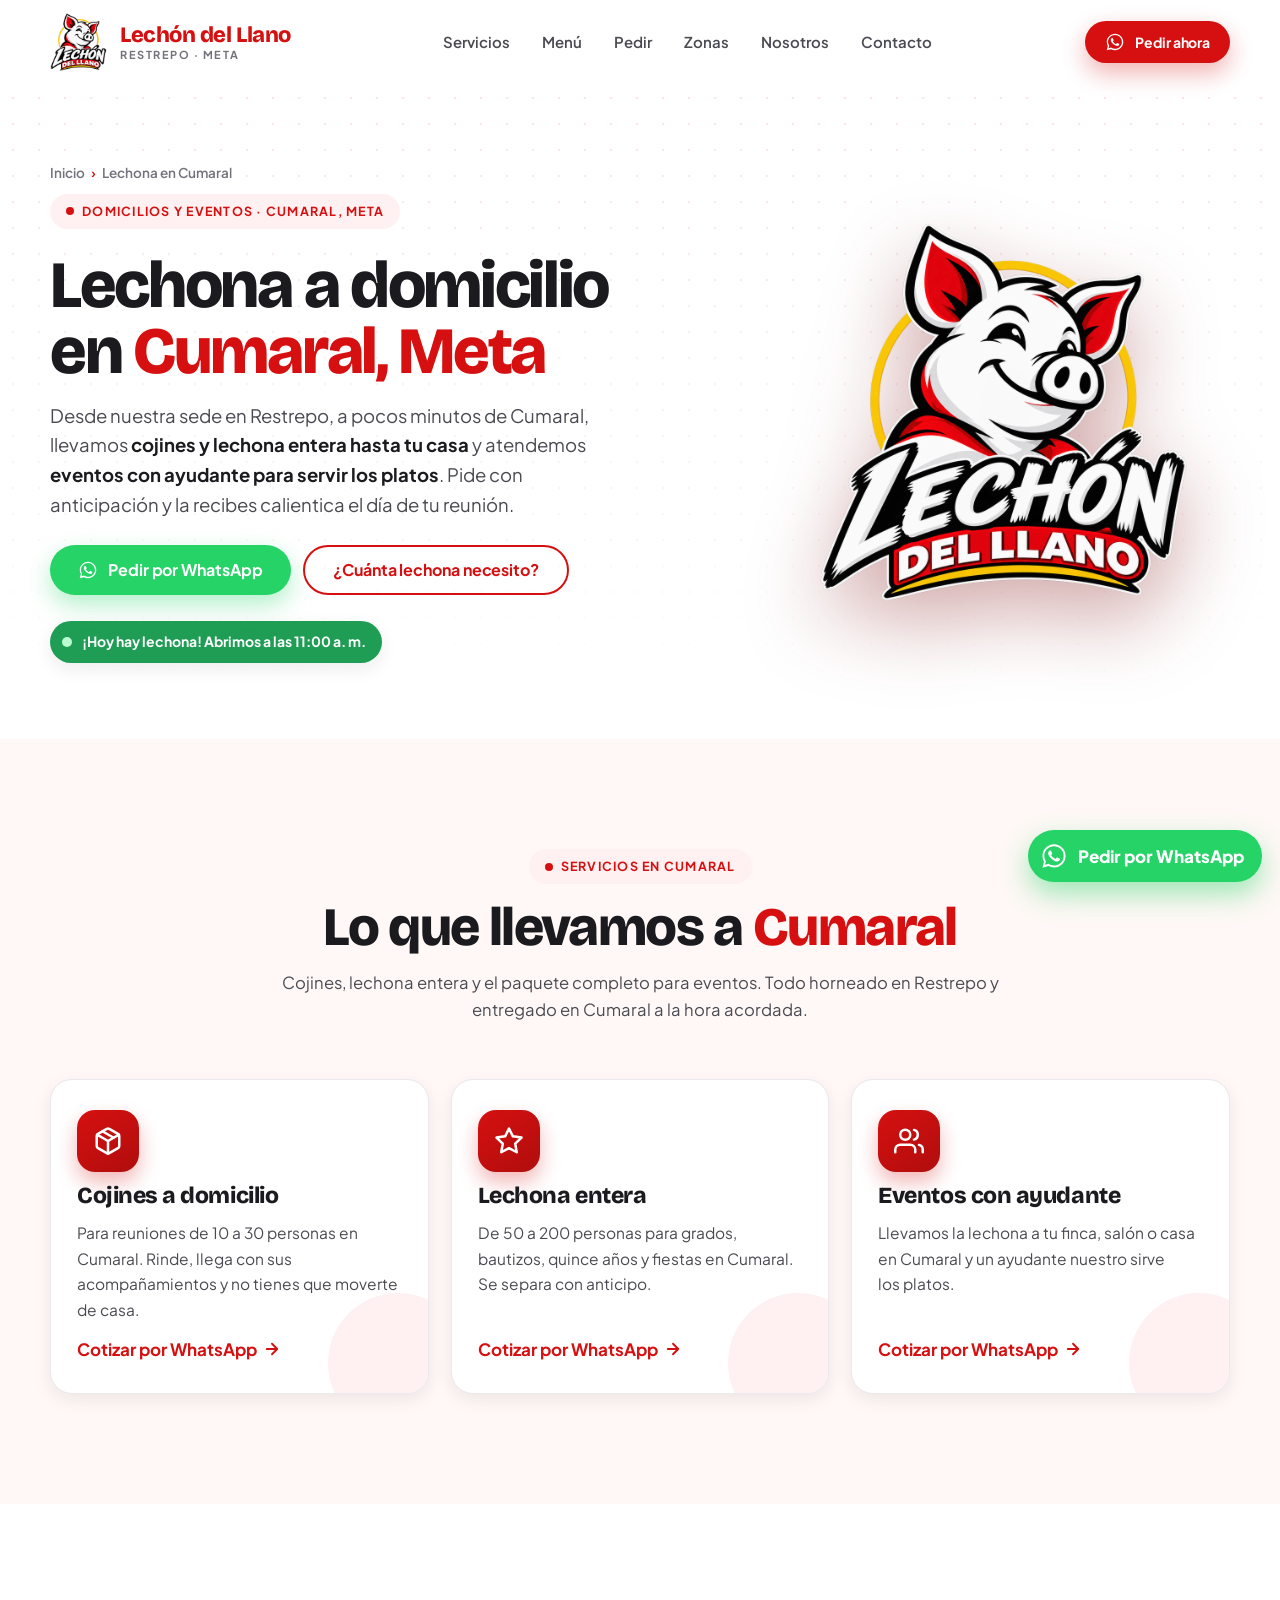
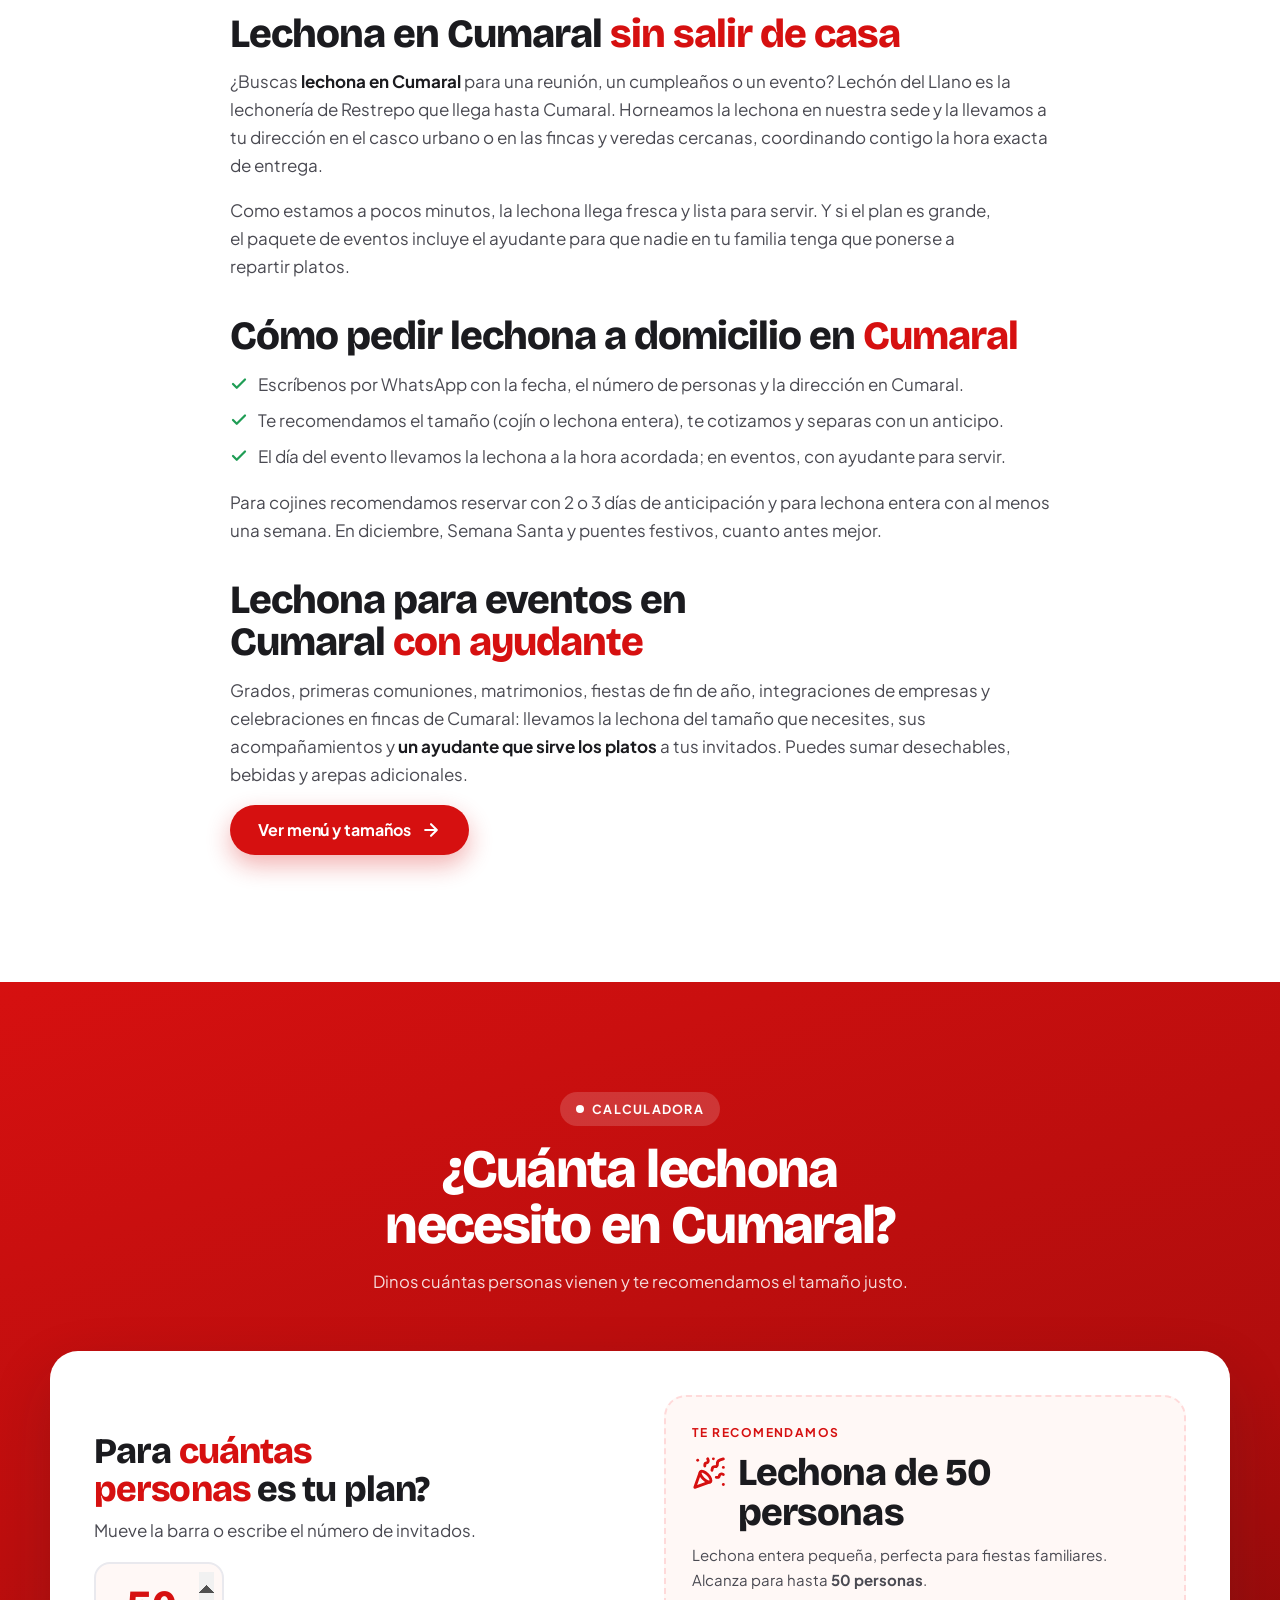
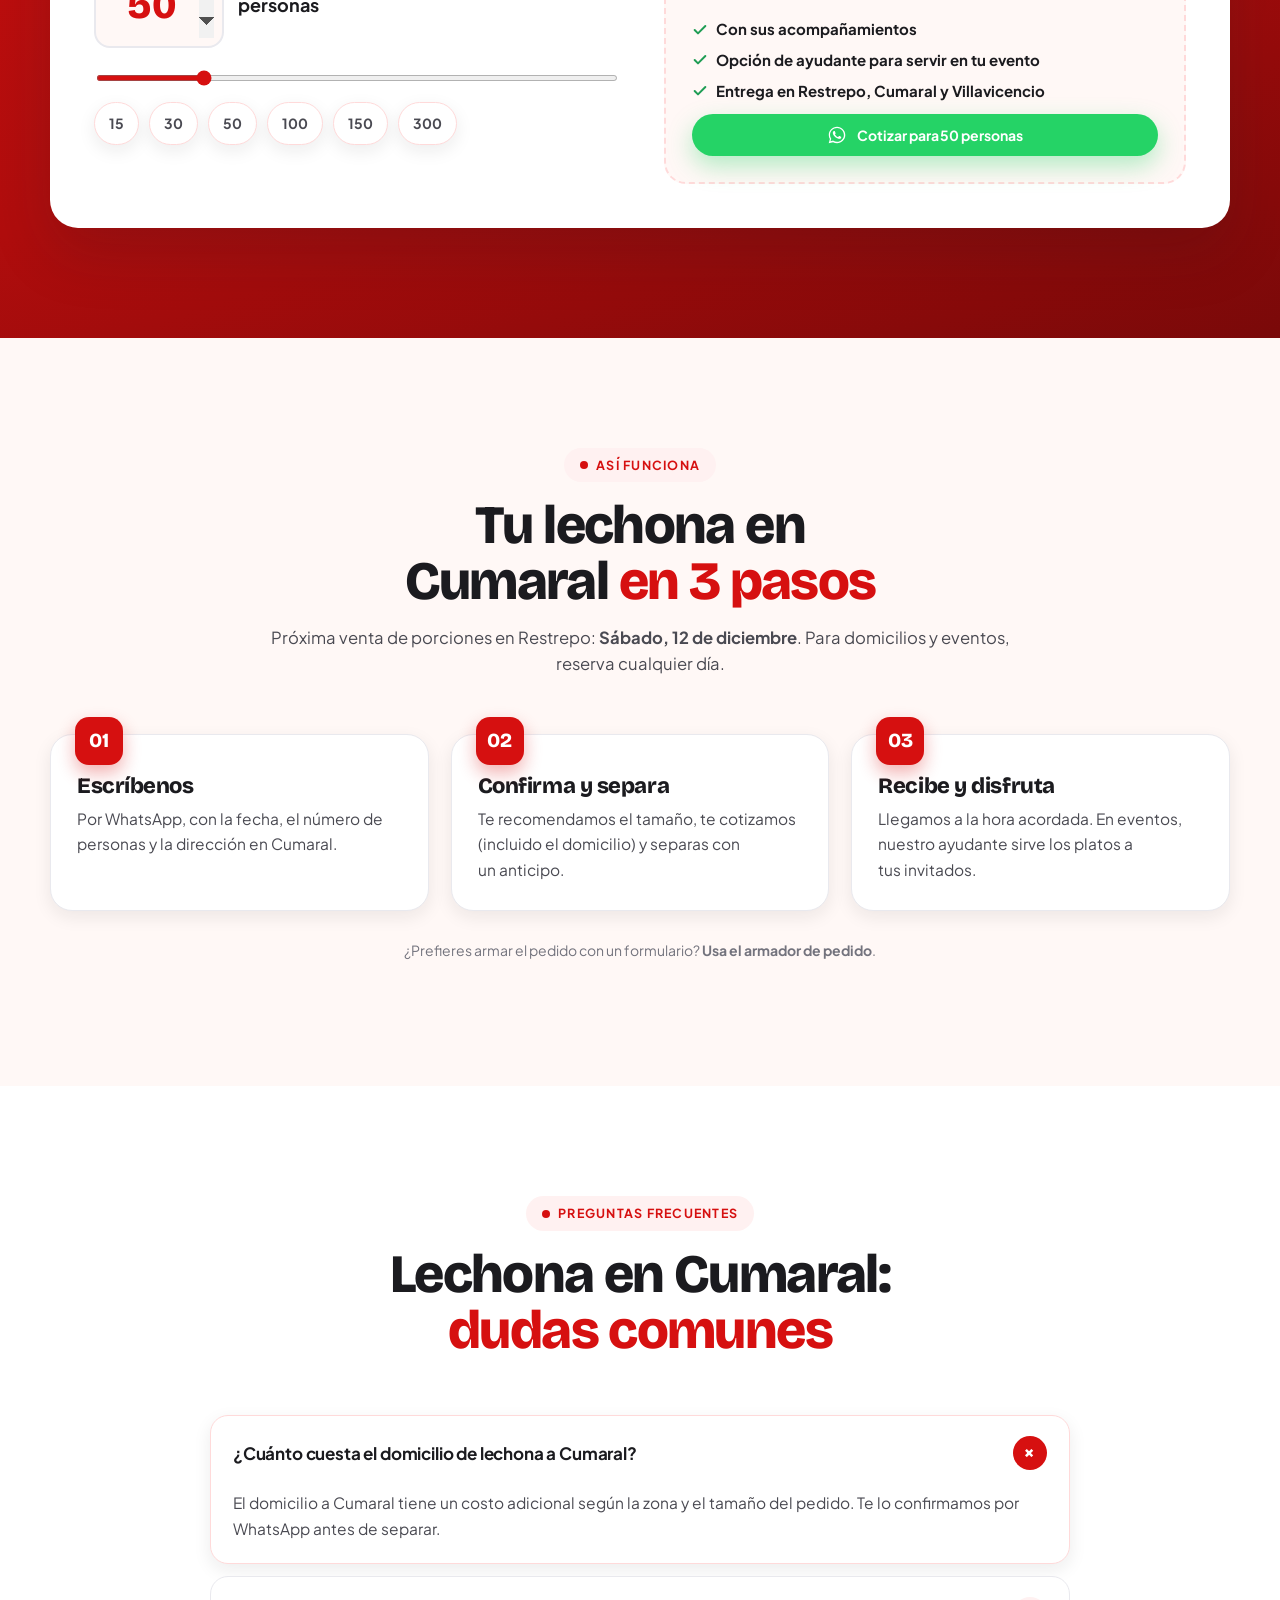
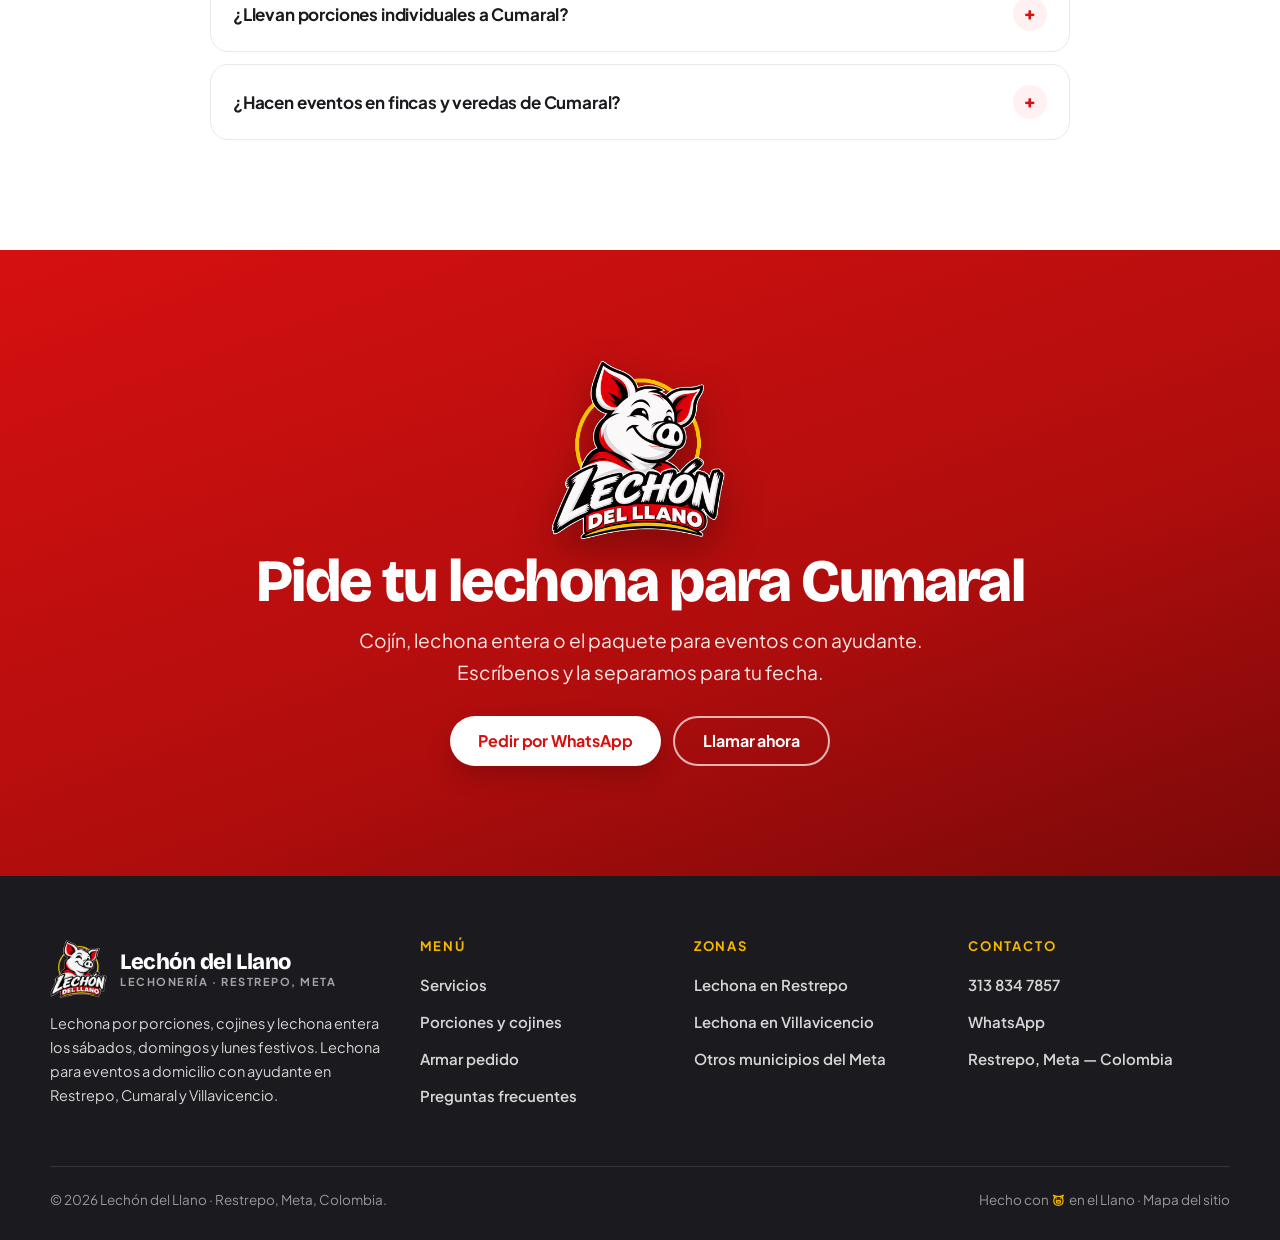
==== lechona-en-cumaral.html @ 45421d12 "Sitio web Lechón del Llano listo para Railway Sitio estático con SEO local para Restrepo, Cumaral y " ====
<!DOCTYPE html>
<html lang="es-CO">
<head>
  <meta charset="UTF-8">
  <meta name="viewport" content="width=device-width, initial-scale=1">
  <title>Lechona a domicilio en Cumaral, Meta | Lechón del Llano · Cojines, lechona entera y eventos</title>
  <meta name="description" content="Lechona a domicilio en Cumaral, Meta: cojines y lechona entera desde nuestra sede en Restrepo, y lechona para eventos con ayudante para servir los platos. Reserva por WhatsApp.">
  <meta name="keywords" content="lechona Cumaral, lechona a domicilio Cumaral, lechona para eventos Cumaral, cojín de lechona Cumaral, lechona entera Cumaral Meta, lechonería cerca de Cumaral">
  <meta name="robots" content="index, follow, max-image-preview:large">
  <meta name="theme-color" content="#d61010">
  <link rel="canonical" href="https://www.lechondelllano.com/lechona-en-cumaral">
  <link rel="alternate" hreflang="es-CO" href="https://www.lechondelllano.com/lechona-en-cumaral">
  <meta name="geo.region" content="CO-MET">
  <meta name="geo.placename" content="Cumaral, Meta, Colombia">
  <meta property="og:type" content="website">
  <meta property="og:locale" content="es_CO">
  <meta property="og:site_name" content="Lechón del Llano">
  <meta property="og:title" content="Lechona a domicilio en Cumaral, Meta | Lechón del Llano · Cojines, lechona entera y eventos">
  <meta property="og:description" content="Lechona a domicilio en Cumaral, Meta: cojines y lechona entera desde nuestra sede en Restrepo, y lechona para eventos con ayudante para servir los platos. Reserva por WhatsApp.">
  <meta property="og:url" content="https://www.lechondelllano.com/lechona-en-cumaral">
  <meta property="og:image" content="https://www.lechondelllano.com/static/img/og-image.jpg">
  <meta property="og:image:width" content="1200">
  <meta property="og:image:height" content="630">
  <meta name="twitter:card" content="summary_large_image">
  <meta name="twitter:title" content="Lechona a domicilio en Cumaral, Meta | Lechón del Llano · Cojines, lechona entera y eventos">
  <meta name="twitter:description" content="Lechona a domicilio en Cumaral, Meta: cojines y lechona entera desde nuestra sede en Restrepo, y lechona para eventos con ayudante para servir los platos. Reserva por WhatsApp.">
  <meta name="twitter:image" content="https://www.lechondelllano.com/static/img/og-image.jpg">
  <link rel="icon" href="static/img/favicon.ico" sizes="any">
  <link rel="icon" type="image/png" sizes="32x32" href="static/img/favicon-32.png">
  <link rel="apple-touch-icon" href="static/img/apple-touch-icon.png">
  <link rel="manifest" href="site.webmanifest">
  <link rel="preconnect" href="https://fonts.googleapis.com">
  <link rel="preconnect" href="https://fonts.gstatic.com" crossorigin>
  <link href="https://fonts.googleapis.com/css2?family=Bricolage+Grotesque:opsz,wght@12..96,600..800&family=Plus+Jakarta+Sans:wght@400;500;600;700;800&display=swap" rel="stylesheet">
  <link rel="stylesheet" href="static/css/styles.css">
  <script type="application/ld+json">
{
  "@context": "https://schema.org",
  "@graph": [
    {
      "@type": "Service",
      "@id": "https://www.lechondelllano.com/lechona-en-cumaral#servicio",
      "name": "Lechona a domicilio en Cumaral, Meta",
      "serviceType": "Domicilio de cojines y lechona entera; lechona para eventos con ayudante",
      "description": "Lechona a domicilio en Cumaral, Meta: cojines y lechona entera desde nuestra sede en Restrepo, y lechona para eventos con ayudante para servir los platos. Reserva por WhatsApp.",
      "url": "https://www.lechondelllano.com/lechona-en-cumaral",
      "provider": {
        "@id": "https://www.lechondelllano.com/#negocio",
        "@type": "Restaurant",
        "name": "Lechón del Llano",
        "telephone": "+573138347857",
        "address": {
          "@type": "PostalAddress",
          "addressLocality": "Restrepo",
          "addressRegion": "Meta",
          "addressCountry": "CO"
        }
      },
      "areaServed": {
        "@type": "City",
        "name": "Cumaral",
        "sameAs": "https://es.wikipedia.org/wiki/Cumaral"
      },
      "availableChannel": {
        "@type": "ServiceChannel",
        "serviceUrl": "https://wa.me/573138347857",
        "name": "WhatsApp"
      },
      "hasOfferCatalog": {
        "@type": "OfferCatalog",
        "name": "Productos",
        "itemListElement": [
          {
            "@type": "Offer",
            "itemOffered": {
              "@type": "Product",
              "name": "Cojín de lechona (10–30 personas)"
            }
          },
          {
            "@type": "Offer",
            "itemOffered": {
              "@type": "Product",
              "name": "Lechona entera (50–200 personas)"
            }
          },
          {
            "@type": "Offer",
            "itemOffered": {
              "@type": "Service",
              "name": "Lechona para eventos con ayudante para servir"
            }
          }
        ]
      }
    },
    {
      "@type": "BreadcrumbList",
      "itemListElement": [
        {
          "@type": "ListItem",
          "position": 1,
          "name": "Inicio",
          "item": "https://www.lechondelllano.com/"
        },
        {
          "@type": "ListItem",
          "position": 2,
          "name": "Lechona en Cumaral",
          "item": "https://www.lechondelllano.com/lechona-en-cumaral"
        }
      ]
    },
    {
      "@type": "FAQPage",
      "mainEntity": [
        {
          "@type": "Question",
          "name": "¿Cuánto cuesta el domicilio de lechona a Cumaral?",
          "acceptedAnswer": {
            "@type": "Answer",
            "text": "El domicilio a Cumaral tiene un costo adicional según la zona y el tamaño del pedido. Te lo confirmamos por WhatsApp antes de separar."
          }
        },
        {
          "@type": "Question",
          "name": "¿Llevan porciones individuales a Cumaral?",
          "acceptedAnswer": {
            "@type": "Answer",
            "text": "Las porciones individuales se venden en nuestro punto de Restrepo. A Cumaral llevamos cojines, lechona entera y combos de porciones por encargo."
          }
        },
        {
          "@type": "Question",
          "name": "¿Hacen eventos en fincas y veredas de Cumaral?",
          "acceptedAnswer": {
            "@type": "Answer",
            "text": "Sí. Coordinamos la entrega en fincas y veredas de Cumaral; solo necesitamos la ubicación y la hora para llegar con la lechona y el ayudante."
          }
        }
      ]
    }
  ]
}
  </script>
</head>
<body>
  <!-- Sprite de iconos SVG (trazos estilo Lucide/Tabler). Uso: <svg><use href="#i-nombre"></use></svg> -->
  <svg xmlns="http://www.w3.org/2000/svg" style="display:none" aria-hidden="true" focusable="false">
    <symbol id="i-cerdo" viewBox="0 0 24 24" fill="none" stroke="currentColor" stroke-width="2" stroke-linecap="round" stroke-linejoin="round"><path d="M6.2 7.6 4 3.6l5.1 1.7"/><path d="M17.8 7.6 20 3.6l-5.1 1.7"/><path d="M12 5.5c-4.4 0-7.5 3-7.5 7.2S7.6 20 12 20s7.5-3.1 7.5-7.3S16.4 5.5 12 5.5Z"/><rect x="8.5" y="12" width="7" height="4.4" rx="2.2"/><path d="M10.8 14.2h.01M13.2 14.2h.01"/><path d="M8.8 9.3h.01M15.2 9.3h.01"/></symbol>
    <symbol id="i-plato" viewBox="0 0 24 24" fill="none" stroke="currentColor" stroke-width="2" stroke-linecap="round" stroke-linejoin="round"><path d="M3 2v7c0 1.1.9 2 2 2h4a2 2 0 0 0 2-2V2"/><path d="M7 2v20"/><path d="M21 15V2a5 5 0 0 0-5 5v6c0 1.1.9 2 2 2h3Zm0 0v7"/></symbol>
    <symbol id="i-fiesta" viewBox="0 0 24 24" fill="none" stroke="currentColor" stroke-width="2" stroke-linecap="round" stroke-linejoin="round"><path d="M5.8 11.3 2 22l10.7-3.79"/><path d="M4 3h.01"/><path d="M22 8h.01"/><path d="M15 2h.01"/><path d="M22 20h.01"/><path d="m22 2-2.24.75a2.9 2.9 0 0 0-1.96 3.12c.1.86-.57 1.63-1.45 1.63h-.38c-.86 0-1.6.6-1.76 1.44L14 10"/><path d="m22 13-.82-.33c-.86-.34-1.82.2-1.98 1.11c-.11.7-.72 1.22-1.43 1.22H17"/><path d="m11 2 .33.82c.34.86-.2 1.82-1.11 1.98C9.52 4.9 9 5.52 9 6.23V7"/><path d="M11 13c1.93 1.93 2.83 4.17 2 5-.83.83-3.07-.07-5-2-1.93-1.93-2.83-4.17-2-5 .83-.83 3.07.07 5 2Z"/></symbol>
    <symbol id="i-brillo" viewBox="0 0 24 24" fill="none" stroke="currentColor" stroke-width="2" stroke-linecap="round" stroke-linejoin="round"><path d="m12 3-1.912 5.813a2 2 0 0 1-1.275 1.275L3 12l5.813 1.912a2 2 0 0 1 1.275 1.275L12 21l1.912-5.813a2 2 0 0 1 1.275-1.275L21 12l-5.813-1.912a2 2 0 0 1-1.275-1.275L12 3Z"/><path d="M5 3v4"/><path d="M19 17v4"/><path d="M3 5h4"/><path d="M17 19h4"/></symbol>
    <symbol id="i-trofeo" viewBox="0 0 24 24" fill="none" stroke="currentColor" stroke-width="2" stroke-linecap="round" stroke-linejoin="round"><path d="M6 9H4.5a2.5 2.5 0 0 1 0-5H6"/><path d="M18 9h1.5a2.5 2.5 0 0 0 0-5H18"/><path d="M4 22h16"/><path d="M10 14.66V17c0 .55-.47.98-.97 1.21C7.85 18.75 7 20.24 7 22"/><path d="M14 14.66V17c0 .55.47.98.97 1.21C16.15 18.75 17 20.24 17 22"/><path d="M18 2H6v7a6 6 0 0 0 12 0V2Z"/></symbol>
    <symbol id="i-torta" viewBox="0 0 24 24" fill="none" stroke="currentColor" stroke-width="2" stroke-linecap="round" stroke-linejoin="round"><path d="M20 21v-8a2 2 0 0 0-2-2H6a2 2 0 0 0-2 2v8"/><path d="M4 16s.5-1 2-1 2.5 2 4 2 2.5-2 4-2 2.5 2 4 2 2-1 2-1"/><path d="M2 21h20"/><path d="M7 8v3"/><path d="M12 8v3"/><path d="M17 8v3"/><path d="M7 4h.01"/><path d="M12 4h.01"/><path d="M17 4h.01"/></symbol>
    <symbol id="i-fuego" viewBox="0 0 24 24" fill="none" stroke="currentColor" stroke-width="2" stroke-linecap="round" stroke-linejoin="round"><path d="M8.5 14.5A2.5 2.5 0 0 0 11 12c0-1.38-.5-2-1-3-1.072-2.143-.224-4.054 2-6 .5 2.5 2 4.9 4 6.5 2 1.6 3 3.5 3 5.5a7 7 0 1 1-14 0c0-1.153.433-2.294 1-3a2.5 2.5 0 0 0 2.5 2.5z"/></symbol>
    <symbol id="i-balanza" viewBox="0 0 24 24" fill="none" stroke="currentColor" stroke-width="2" stroke-linecap="round" stroke-linejoin="round"><path d="m16 16 3-8 3 8c-.87.65-1.92 1-3 1s-2.13-.35-3-1Z"/><path d="m2 16 3-8 3 8c-.87.65-1.92 1-3 1s-2.13-.35-3-1Z"/><path d="M7 21h10"/><path d="M12 3v18"/><path d="M3 7h2c2 0 5-1 7-2 2 1 5 2 7 2h2"/></symbol>
    <symbol id="i-familia" viewBox="0 0 24 24" fill="none" stroke="currentColor" stroke-width="2" stroke-linecap="round" stroke-linejoin="round"><path d="M16 21v-2a4 4 0 0 0-4-4H6a4 4 0 0 0-4 4v2"/><circle cx="9" cy="7" r="4"/><path d="M22 21v-2a4 4 0 0 0-3-3.87"/><path d="M16 3.13a4 4 0 0 1 0 7.75"/></symbol>
    <symbol id="i-bebida" viewBox="0 0 24 24" fill="none" stroke="currentColor" stroke-width="2" stroke-linecap="round" stroke-linejoin="round"><path d="m6 8 1.75 12.28a2 2 0 0 0 2 1.72h4.54a2 2 0 0 0 2-1.72L18 8"/><path d="M5 8h14"/><path d="M7 15a6.47 6.47 0 0 1 5 0 6.47 6.47 0 0 0 5 0"/><path d="m12 8 1-6h2"/></symbol>
    <symbol id="i-empresa" viewBox="0 0 24 24" fill="none" stroke="currentColor" stroke-width="2" stroke-linecap="round" stroke-linejoin="round"><path d="M6 22V4a2 2 0 0 1 2-2h8a2 2 0 0 1 2 2v18Z"/><path d="M6 12H4a2 2 0 0 0-2 2v6a2 2 0 0 0 2 2h2"/><path d="M18 9h2a2 2 0 0 1 2 2v9a2 2 0 0 1-2 2h-2"/><path d="M10 6h4"/><path d="M10 10h4"/><path d="M10 14h4"/><path d="M10 18h4"/></symbol>
    <symbol id="i-moto" viewBox="0 0 24 24" fill="none" stroke="currentColor" stroke-width="2" stroke-linecap="round" stroke-linejoin="round"><circle cx="5" cy="16" r="3"/><circle cx="19" cy="16" r="3"/><path d="M7.5 14h5l4-4H6m1.5 4 4-4"/><path d="M13 6h2l1.5 3 2 4"/></symbol>
    <symbol id="i-estrella" viewBox="0 0 24 24" fill="currentColor"><path d="M12 2.5l2.9 6.1 6.7.8-4.9 4.6 1.3 6.6L12 17.3l-6 3.3 1.3-6.6L2.4 9.4l6.7-.8z"/></symbol>
    <symbol id="i-check" viewBox="0 0 24 24" fill="none" stroke="currentColor" stroke-width="2.5" stroke-linecap="round" stroke-linejoin="round"><path d="M20 6 9 17l-5-5"/></symbol>
  </svg>

  <header class="header">
    <div class="container header__inner">
      <a class="brand" href="/" aria-label="Lechón del Llano – inicio">
        <img src="static/img/logo-sm.png" width="58" height="58" alt="Logo de Lechón del Llano, lechonería en Restrepo, Meta">
        <span>Lechón del Llano<small>Restrepo · Meta</small></span>
      </a>
      <nav class="nav" aria-label="Navegación principal">
        <a href="/#servicios">Servicios</a>
        <a href="/#menu">Menú</a>
        <a href="/#pedir">Pedir</a>
        <a href="/#zonas">Zonas</a>
        <a href="/#nosotros">Nosotros</a>
        <a href="/#ubicacion">Contacto</a>
      </nav>
      <div class="header__cta">
        <a class="btn btn--primary btn--sm" data-wa="¡Hola Lechón del Llano! 🐷 Quiero pedir lechona a domicilio en Cumaral." href="https://wa.me/573138347857"><svg viewBox="0 0 24 24" fill="currentColor" aria-hidden="true"><path d="M12.04 2C6.58 2 2.13 6.45 2.13 11.91c0 1.75.46 3.45 1.32 4.95L2.05 22l5.25-1.38a9.9 9.9 0 0 0 4.74 1.21c5.46 0 9.91-4.45 9.91-9.91S17.5 2 12.04 2m0 1.67c4.56 0 8.24 3.69 8.24 8.24 0 4.56-3.68 8.24-8.24 8.24-1.56 0-3.06-.43-4.37-1.25l-.3-.18-3.12.82.83-3.04-.2-.31a8.2 8.2 0 0 1-1.26-4.38c0-4.55 3.68-8.24 8.42-8.24M8.53 7.33c-.16 0-.43.06-.66.31-.22.25-.87.86-.87 2.07 0 1.22.89 2.39 1 2.56.14.17 1.76 2.67 4.25 3.73.59.27 1.05.42 1.41.53.59.19 1.13.16 1.56.1.48-.07 1.46-.6 1.67-1.18.21-.58.21-1.07.15-1.18-.07-.1-.23-.16-.48-.27-.25-.14-1.47-.74-1.69-.82-.23-.08-.37-.12-.56.12-.16.25-.64.81-.78.97-.15.17-.29.19-.53.07-.26-.13-1.06-.39-2-1.23-.74-.66-1.23-1.47-1.38-1.72-.12-.24-.01-.39.11-.5.11-.11.27-.29.37-.44.13-.14.17-.25.25-.41.08-.17.04-.31-.02-.43-.06-.11-.56-1.35-.77-1.84-.2-.48-.4-.42-.56-.43-.14 0-.3-.01-.47-.01"/></svg> Pedir ahora</a>
        <button class="nav-toggle" aria-label="Abrir menú" aria-expanded="false"><span></span><span></span><span></span></button>
      </div>
    </div>
  </header>

  <main>
    <section class="page-hero" aria-labelledby="titulo-principal">
      <div class="container hero__grid">
        <div class="hero__text">
          <ol class="breadcrumb" aria-label="Ruta de navegación">
            <li><a href="/">Inicio</a></li>
            <li>Lechona en Cumaral</li>
          </ol>
          <span class="eyebrow">Domicilios y eventos · Cumaral, Meta</span>
          <h1 id="titulo-principal">Lechona a domicilio en <em>Cumaral, Meta</em></h1>
          <p class="hero__lead">Desde nuestra sede en Restrepo, a pocos minutos de Cumaral, llevamos <strong>cojines y lechona entera hasta tu casa</strong> y atendemos <strong>eventos con ayudante para servir los platos</strong>. Pide con anticipación y la recibes calientica el día de tu reunión.</p>
          <div class="hero__actions">
            <a class="btn btn--wa" data-wa="¡Hola Lechón del Llano! 🐷 Quiero pedir lechona a domicilio en Cumaral." href="https://wa.me/573138347857"><svg viewBox="0 0 24 24" fill="currentColor" aria-hidden="true"><path d="M12.04 2C6.58 2 2.13 6.45 2.13 11.91c0 1.75.46 3.45 1.32 4.95L2.05 22l5.25-1.38a9.9 9.9 0 0 0 4.74 1.21c5.46 0 9.91-4.45 9.91-9.91S17.5 2 12.04 2m0 1.67c4.56 0 8.24 3.69 8.24 8.24 0 4.56-3.68 8.24-8.24 8.24-1.56 0-3.06-.43-4.37-1.25l-.3-.18-3.12.82.83-3.04-.2-.31a8.2 8.2 0 0 1-1.26-4.38c0-4.55 3.68-8.24 8.42-8.24M8.53 7.33c-.16 0-.43.06-.66.31-.22.25-.87.86-.87 2.07 0 1.22.89 2.39 1 2.56.14.17 1.76 2.67 4.25 3.73.59.27 1.05.42 1.41.53.59.19 1.13.16 1.56.1.48-.07 1.46-.6 1.67-1.18.21-.58.21-1.07.15-1.18-.07-.1-.23-.16-.48-.27-.25-.14-1.47-.74-1.69-.82-.23-.08-.37-.12-.56.12-.16.25-.64.81-.78.97-.15.17-.29.19-.53.07-.26-.13-1.06-.39-2-1.23-.74-.66-1.23-1.47-1.38-1.72-.12-.24-.01-.39.11-.5.11-.11.27-.29.37-.44.13-.14.17-.25.25-.41.08-.17.04-.31-.02-.43-.06-.11-.56-1.35-.77-1.84-.2-.48-.4-.42-.56-.43-.14 0-.3-.01-.47-.01"/></svg> Pedir por WhatsApp</a>
            <a class="btn btn--ghost" href="#calculadora">¿Cuánta lechona necesito?</a>
          </div>
          <div class="status" data-status><span class="status__dot"></span><span data-status-text>Sábados, domingos y lunes festivos</span></div>
        </div>
        <div class="hero__visual">
          <img class="hero__mascot" src="static/img/logo.png" width="380" height="380" alt="Mascota de Lechón del Llano, lechona en Cumaral, Meta">
        </div>
      </div>
    </section>

    <section class="section section--hueso" aria-labelledby="t-servicios">
      <div class="container">
        <div class="section-head reveal">
          <span class="eyebrow">Servicios en Cumaral</span>
          <h2 id="t-servicios">Lo que llevamos a <em>Cumaral</em></h2>
          <p>Cojines, lechona entera y el paquete completo para eventos. Todo horneado en Restrepo y entregado en Cumaral a la hora acordada.</p>
        </div>
        <div class="grid grid--3">
          <article class="card reveal" data-delay="0">
            <div class="card__icon"><svg viewBox="0 0 24 24" fill="none" stroke="currentColor" stroke-width="2" stroke-linecap="round" stroke-linejoin="round" aria-hidden="true"><path d="M16.5 9.4 7.5 4.21"/><path d="M21 16V8a2 2 0 0 0-1-1.73l-7-4a2 2 0 0 0-2 0l-7 4A2 2 0 0 0 3 8v8a2 2 0 0 0 1 1.73l7 4a2 2 0 0 0 2 0l7-4A2 2 0 0 0 21 16z"/><path d="M3.27 6.96 12 12.01l8.73-5.05"/><path d="M12 22.08V12"/></svg></div>
            <h3>Cojines a domicilio</h3>
            <p>Para reuniones de 10 a 30 personas en Cumaral. Rinde, llega con sus acompañamientos y no tienes que moverte de casa.</p>
            <a class="card__link" href="#pedir">Cotizar por WhatsApp <svg viewBox="0 0 24 24" fill="none" stroke="currentColor" stroke-width="2.5" stroke-linecap="round" stroke-linejoin="round" aria-hidden="true"><path d="M5 12h14M12 5l7 7-7 7"/></svg></a>
          </article>
          <article class="card reveal" data-delay="1">
            <div class="card__icon"><svg viewBox="0 0 24 24" fill="none" stroke="currentColor" stroke-width="2" stroke-linecap="round" stroke-linejoin="round" aria-hidden="true"><path d="M12 2l3.09 6.26L22 9.27l-5 4.87L18.18 21 12 17.77 5.82 21 7 14.14 2 9.27l6.91-1.01z"/></svg></div>
            <h3>Lechona entera</h3>
            <p>De 50 a 200 personas para grados, bautizos, quince años y fiestas en Cumaral. Se separa con anticipo.</p>
            <a class="card__link" href="#pedir">Cotizar por WhatsApp <svg viewBox="0 0 24 24" fill="none" stroke="currentColor" stroke-width="2.5" stroke-linecap="round" stroke-linejoin="round" aria-hidden="true"><path d="M5 12h14M12 5l7 7-7 7"/></svg></a>
          </article>
          <article class="card reveal" data-delay="2">
            <div class="card__icon"><svg viewBox="0 0 24 24" fill="none" stroke="currentColor" stroke-width="2" stroke-linecap="round" stroke-linejoin="round" aria-hidden="true"><path d="M17 21v-2a4 4 0 0 0-4-4H5a4 4 0 0 0-4 4v2"/><circle cx="9" cy="7" r="4"/><path d="M23 21v-2a4 4 0 0 0-3-3.87"/><path d="M16 3.13a4 4 0 0 1 0 7.75"/></svg></div>
            <h3>Eventos con ayudante</h3>
            <p>Llevamos la lechona a tu finca, salón o casa en Cumaral y un ayudante nuestro sirve los platos.</p>
            <a class="card__link" href="#pedir">Cotizar por WhatsApp <svg viewBox="0 0 24 24" fill="none" stroke="currentColor" stroke-width="2.5" stroke-linecap="round" stroke-linejoin="round" aria-hidden="true"><path d="M5 12h14M12 5l7 7-7 7"/></svg></a>
          </article>
        </div>
      </div>
    </section>

    <section class="section" aria-label="Información sobre lechona en Cumaral">
      <div class="container prose reveal">
<h2>Lechona en Cumaral <em>sin salir de casa</em></h2>
<p>¿Buscas <strong>lechona en Cumaral</strong> para una reunión, un cumpleaños o un evento? Lechón del Llano es la lechonería de Restrepo que llega hasta Cumaral. Horneamos la lechona en nuestra sede y la llevamos a tu dirección en el casco urbano o en las fincas y veredas cercanas, coordinando contigo la hora exacta de entrega.</p>
<p>Como estamos a pocos minutos, la lechona llega fresca y lista para servir. Y si el plan es grande, el paquete de eventos incluye el ayudante para que nadie en tu familia tenga que ponerse a repartir platos.</p>
<h2>Cómo pedir lechona a domicilio en <em>Cumaral</em></h2>
<ul>
<li>Escríbenos por WhatsApp con la fecha, el número de personas y la dirección en Cumaral.</li>
<li>Te recomendamos el tamaño (cojín o lechona entera), te cotizamos y separas con un anticipo.</li>
<li>El día del evento llevamos la lechona a la hora acordada; en eventos, con ayudante para servir.</li>
</ul>
<p>Para cojines recomendamos reservar con 2 o 3 días de anticipación y para lechona entera con al menos una semana. En diciembre, Semana Santa y puentes festivos, cuanto antes mejor.</p>
<h2>Lechona para eventos en Cumaral <em>con ayudante</em></h2>
<p>Grados, primeras comuniones, matrimonios, fiestas de fin de año, integraciones de empresas y celebraciones en fincas de Cumaral: llevamos la lechona del tamaño que necesites, sus acompañamientos y <strong>un ayudante que sirve los platos</strong> a tus invitados. Puedes sumar desechables, bebidas y arepas adicionales.</p>

        <p><a class="btn btn--primary" href="/#menu">Ver menú y tamaños <svg viewBox="0 0 24 24" fill="none" stroke="currentColor" stroke-width="2.5" stroke-linecap="round" stroke-linejoin="round" aria-hidden="true"><path d="M5 12h14M12 5l7 7-7 7"/></svg></a></p>
      </div>
    </section>

    <section class="section section--rojo" id="calculadora" aria-labelledby="t-calc">
      <div class="container">
        <div class="section-head reveal">
          <span class="eyebrow">Calculadora</span>
          <h2 id="t-calc">¿Cuánta lechona necesito en Cumaral?</h2>
          <p>Dinos cuántas personas vienen y te recomendamos el tamaño justo.</p>
        </div>
        <div class="calc reveal" data-calc>
          <div>
            <h3>Para <em>cuántas personas</em> es tu plan?</h3>
            <p>Mueve la barra o escribe el número de invitados.</p>
            <div class="calc__input">
              <input type="number" id="calc-personas" min="1" max="1000" value="50" aria-label="Número de personas">
              <label for="calc-personas">personas</label>
            </div>
            <input type="range" min="1" max="250" value="50" aria-label="Número de personas (barra)">
            <div class="hero__chips" style="margin-top:14px">
              <button class="chip" type="button" data-calc-preset="15">15</button>
              <button class="chip" type="button" data-calc-preset="30">30</button>
              <button class="chip" type="button" data-calc-preset="50">50</button>
              <button class="chip" type="button" data-calc-preset="100">100</button>
              <button class="chip" type="button" data-calc-preset="150">150</button>
              <button class="chip" type="button" data-calc-preset="300">300</button>
            </div>
          </div>
          <div class="calc__result" data-calc-result aria-live="polite"></div>
        </div>
      </div>
    </section>

    <section class="section section--hueso" id="pedir" aria-labelledby="t-pasos">
      <div class="container">
        <div class="section-head reveal">
          <span class="eyebrow">Así funciona</span>
          <h2 id="t-pasos">Tu lechona en Cumaral <em>en 3 pasos</em></h2>
          <p>Próxima venta de porciones en Restrepo: <strong data-proxima-venta>—</strong>. Para domicilios y eventos, reserva cualquier día.</p>
        </div>
        <div class="steps">
          <article class="step reveal"><h3>Escríbenos</h3><p>Por WhatsApp, con la fecha, el número de personas y la dirección en Cumaral.</p></article>
          <article class="step reveal" data-delay="1"><h3>Confirma y separa</h3><p>Te recomendamos el tamaño, te cotizamos (incluido el domicilio) y separas con un anticipo.</p></article>
          <article class="step reveal" data-delay="2"><h3>Recibe y disfruta</h3><p>Llegamos a la hora acordada. En eventos, nuestro ayudante sirve los platos a tus invitados.</p></article>
        </div>
        <p class="menu-note">¿Prefieres armar el pedido con un formulario? <a href="/#pedir"><strong>Usa el armador de pedido</strong></a>.</p>
      </div>
    </section>

    <section class="section" aria-labelledby="t-faq">
      <div class="container">
        <div class="section-head reveal">
          <span class="eyebrow">Preguntas frecuentes</span>
          <h2 id="t-faq">Lechona en Cumaral: <em>dudas comunes</em></h2>
        </div>
        <div class="faq reveal">
          <details open>
            <summary>¿Cuánto cuesta el domicilio de lechona a Cumaral?</summary>
            <div class="faq__body"><p>El domicilio a Cumaral tiene un costo adicional según la zona y el tamaño del pedido. Te lo confirmamos por WhatsApp antes de separar.</p></div>
          </details>
          <details>
            <summary>¿Llevan porciones individuales a Cumaral?</summary>
            <div class="faq__body"><p>Las porciones individuales se venden en nuestro punto de Restrepo. A Cumaral llevamos cojines, lechona entera y combos de porciones por encargo.</p></div>
          </details>
          <details>
            <summary>¿Hacen eventos en fincas y veredas de Cumaral?</summary>
            <div class="faq__body"><p>Sí. Coordinamos la entrega en fincas y veredas de Cumaral; solo necesitamos la ubicación y la hora para llegar con la lechona y el ayudante.</p></div>
          </details>
        </div>
      </div>
    </section>

    <section class="section section--rojo cta-final" aria-labelledby="t-cta">
      <div class="container reveal">
        <img class="mascot" src="static/img/logo-sm.png" width="180" height="180" loading="lazy" alt="">
        <h2 id="t-cta">Pide tu lechona para Cumaral</h2>
        <p>Cojín, lechona entera o el paquete para eventos con ayudante. Escríbenos y la separamos para tu fecha.</p>
        <div class="actions">
          <a class="btn btn--white" data-wa="¡Hola Lechón del Llano! 🐷 Quiero pedir lechona a domicilio en Cumaral." href="https://wa.me/573138347857">Pedir por WhatsApp</a>
          <a class="btn btn--outline-white" data-tel href="tel:+573138347857">Llamar ahora</a>
        </div>
      </div>
    </section>
  </main>

  <footer class="footer">
    <div class="container">
      <div class="footer__grid">
        <div>
          <a class="brand" href="/"><img src="static/img/logo-sm.png" width="58" height="58" loading="lazy" alt="Lechón del Llano"><span>Lechón del Llano<small>Lechonería · Restrepo, Meta</small></span></a>
          <p>Lechona por porciones, cojines y lechona entera los sábados, domingos y lunes festivos. Lechona para eventos a domicilio con ayudante en Restrepo, Cumaral y Villavicencio.</p>
        </div>
        <div>
          <h4>Menú</h4>
          <ul>
            <li><a href="/#servicios">Servicios</a></li>
            <li><a href="/#menu">Porciones y cojines</a></li>
            <li><a href="/#pedir">Armar pedido</a></li>
            <li><a href="/#preguntas">Preguntas frecuentes</a></li>
          </ul>
        </div>
        <div>
          <h4>Zonas</h4>
          <ul>
            <li><a href="/lechona-en-restrepo">Lechona en Restrepo</a></li><li><a href="/lechona-en-villavicencio">Lechona en Villavicencio</a></li>
            <li><a href="/#zonas">Otros municipios del Meta</a></li>
          </ul>
        </div>
        <div>
          <h4>Contacto</h4>
          <ul>
            <li><a data-tel data-tel-text href="tel:+573138347857">313 834 7857</a></li>
            <li><a data-wa href="https://wa.me/573138347857">WhatsApp</a></li>
            <li><a href="/#ubicacion" data-cfg="direccion">Restrepo, Meta — Colombia</a></li>
          </ul>
        </div>
      </div>
      <div class="footer__bottom">
        <span>© <span data-year>2026</span> Lechón del Llano · Restrepo, Meta, Colombia.</span>
        <span>Hecho con <svg class="icon icon-inline" aria-hidden="true"><use href="#i-cerdo"></use></svg> en el Llano · <a href="/sitemap.xml">Mapa del sitio</a></span>
      </div>
    </div>
  </footer>

  <a class="wa-float" data-wa="¡Hola Lechón del Llano! 🐷 Quiero pedir lechona a domicilio en Cumaral." href="https://wa.me/573138347857" aria-label="Escribir por WhatsApp"><svg viewBox="0 0 24 24" fill="currentColor" aria-hidden="true"><path d="M12.04 2C6.58 2 2.13 6.45 2.13 11.91c0 1.75.46 3.45 1.32 4.95L2.05 22l5.25-1.38a9.9 9.9 0 0 0 4.74 1.21c5.46 0 9.91-4.45 9.91-9.91S17.5 2 12.04 2m0 1.67c4.56 0 8.24 3.69 8.24 8.24 0 4.56-3.68 8.24-8.24 8.24-1.56 0-3.06-.43-4.37-1.25l-.3-.18-3.12.82.83-3.04-.2-.31a8.2 8.2 0 0 1-1.26-4.38c0-4.55 3.68-8.24 8.42-8.24M8.53 7.33c-.16 0-.43.06-.66.31-.22.25-.87.86-.87 2.07 0 1.22.89 2.39 1 2.56.14.17 1.76 2.67 4.25 3.73.59.27 1.05.42 1.41.53.59.19 1.13.16 1.56.1.48-.07 1.46-.6 1.67-1.18.21-.58.21-1.07.15-1.18-.07-.1-.23-.16-.48-.27-.25-.14-1.47-.74-1.69-.82-.23-.08-.37-.12-.56.12-.16.25-.64.81-.78.97-.15.17-.29.19-.53.07-.26-.13-1.06-.39-2-1.23-.74-.66-1.23-1.47-1.38-1.72-.12-.24-.01-.39.11-.5.11-.11.27-.29.37-.44.13-.14.17-.25.25-.41.08-.17.04-.31-.02-.43-.06-.11-.56-1.35-.77-1.84-.2-.48-.4-.42-.56-.43-.14 0-.3-.01-.47-.01"/></svg><span>Pedir por WhatsApp</span></a>
  <button class="to-top" type="button" aria-label="Volver arriba"><svg viewBox="0 0 24 24" fill="none" stroke="currentColor" stroke-width="2.5" stroke-linecap="round" stroke-linejoin="round" aria-hidden="true"><path d="m18 15-6-6-6 6"/></svg></button>

  <script src="static/js/data.js"></script>
  <script src="static/js/main.js" defer></script>
</body>
</html>
---- static/css/styles.css ----
/* =====================================================================
   Lechón del Llano — Hoja de estilos principal
   Paleta: blanco + rojo (acento dorado tomado del logo)
   ===================================================================== */

:root {
  --rojo: #d61010;
  --rojo-700: #b00d0d;
  --rojo-900: #7a0909;
  --rojo-100: #ffdada;
  --rojo-50: #fff1f1;
  --dorado: #f5b700;
  --blanco: #ffffff;
  --hueso: #fff8f6;
  --negro: #1b1b1f;
  --gris-700: #4a4a52;
  --gris-500: #73737d;
  --gris-200: #e9e9ee;
  --verde: #1f9d55;

  --font-display: "Bricolage Grotesque", "Plus Jakarta Sans", "Segoe UI", Arial, sans-serif;
  --font-body: "Plus Jakarta Sans", system-ui, -apple-system, "Segoe UI", Roboto, sans-serif;

  /* Iconos usados desde CSS (máscaras) */
  --icon-check: url("data:image/svg+xml,%3Csvg xmlns='http://www.w3.org/2000/svg' viewBox='0 0 24 24' fill='none' stroke='%23000' stroke-width='3' stroke-linecap='round' stroke-linejoin='round'%3E%3Cpath d='M20 6 9 17l-5-5'/%3E%3C/svg%3E");
  --icon-star: url("data:image/svg+xml,%3Csvg xmlns='http://www.w3.org/2000/svg' viewBox='0 0 24 24' fill='%23000'%3E%3Cpath d='M12 2.5l2.9 6.1 6.7.8-4.9 4.6 1.3 6.6L12 17.3l-6 3.3 1.3-6.6L2.4 9.4l6.7-.8z'/%3E%3C/svg%3E");

  --radius: 22px;
  --radius-sm: 14px;
  --radius-pill: 999px;
  --shadow: 0 10px 30px rgba(214, 16, 16, 0.12);
  --shadow-soft: 0 6px 18px rgba(27, 27, 31, 0.08);
  --shadow-lg: 0 24px 60px rgba(27, 27, 31, 0.18);

  --container: 1180px;
  --header-h: 84px;
  --gutter: 20px;
  --ease: cubic-bezier(0.22, 1, 0.36, 1);
}

/* ---------- Reset ligero ---------- */
*,
*::before,
*::after { box-sizing: border-box; }
html { scroll-behavior: smooth; -webkit-text-size-adjust: 100%; scroll-padding-top: 90px; }
body {
  margin: 0;
  font-family: var(--font-body);
  font-size: 17px;
  line-height: 1.65;
  -webkit-font-smoothing: antialiased;
  -moz-osx-font-smoothing: grayscale;
  text-rendering: optimizeLegibility;
  color: var(--negro);
  background: var(--blanco);
  overflow-x: hidden;
}
img, svg, video { display: block; max-width: 100%; height: auto; }
a { color: inherit; text-decoration: none; }
button { font: inherit; cursor: pointer; border: 0; background: none; color: inherit; }
input, select, textarea { font: inherit; color: inherit; }
ul { margin: 0; padding: 0; list-style: none; }
h1, h2, h3, h4 { margin: 0; font-family: var(--font-display); font-weight: 800; font-optical-sizing: auto; line-height: 1.04; letter-spacing: -0.025em; text-wrap: balance; }
p { margin: 0 0 1em; text-wrap: pretty; }

/* ---------- Iconos SVG (sprite incluido en cada página) ---------- */
.icon { width: 1em; height: 1em; flex: none; display: inline-block; vertical-align: -0.15em; }
.icon-inline { width: 1.1em; height: 1.1em; vertical-align: -0.2em; color: var(--rojo); margin: 0 0.05em; }
.footer .icon-inline { color: var(--dorado); }
:focus-visible { outline: 3px solid var(--dorado); outline-offset: 3px; border-radius: 6px; }
.sr-only { position: absolute; width: 1px; height: 1px; padding: 0; margin: -1px; overflow: hidden; clip: rect(0, 0, 0, 0); white-space: nowrap; border: 0; }

.container { width: min(var(--container), 100% - var(--gutter) * 2); margin-inline: auto; }
.section { padding: clamp(64px, 9vw, 110px) 0; position: relative; }
.section--hueso { background: var(--hueso); }
.section--rojo { background: linear-gradient(160deg, var(--rojo) 0%, var(--rojo-700) 60%, var(--rojo-900) 100%); color: var(--blanco); }
.section--rojo .section-head .eyebrow { background: rgba(255, 255, 255, 0.16); color: var(--blanco); }
.section--rojo .section-head h2 { color: var(--blanco); }
.section--rojo .section-head p { color: rgba(255, 255, 255, 0.85); }
.section--tight { padding: clamp(40px, 6vw, 64px) 0; }

.section-head { max-width: 760px; margin: 0 auto clamp(34px, 5vw, 56px); text-align: center; }
.section-head.left { margin-inline: 0; text-align: left; }
.section-head h2 { font-size: clamp(34px, 4.6vw, 54px); letter-spacing: -0.03em; color: var(--negro); margin-bottom: 14px; }
.section-head h2 em { font-style: normal; color: var(--rojo); }
.section-head p { font-size: clamp(16px, 1.3vw, 19px); line-height: 1.6; color: var(--gris-700); }
.eyebrow {
  display: inline-flex; align-items: center; gap: 8px;
  background: var(--rojo-50); color: var(--rojo); border-radius: var(--radius-pill);
  padding: 7px 16px; font-weight: 700; font-size: 12.5px; letter-spacing: 0.1em; text-transform: uppercase;
  margin-bottom: 16px;
}
.eyebrow::before { content: ""; width: 8px; height: 8px; border-radius: 50%; background: currentColor; }

/* ---------- Botones ---------- */
.btn {
  display: inline-flex; align-items: center; justify-content: center; gap: 10px;
  padding: 15px 28px; border-radius: var(--radius-pill);
  font-weight: 700; font-size: 16px; line-height: 1; letter-spacing: -0.005em; white-space: nowrap;
  transition: transform 0.25s var(--ease), box-shadow 0.25s var(--ease), background 0.25s, color 0.25s;
  will-change: transform;
}
.btn svg { width: 20px; height: 20px; flex: none; }
.btn:hover { transform: translateY(-3px); }
.btn:active { transform: translateY(0) scale(0.98); }
.btn--primary { background: var(--rojo); color: var(--blanco); box-shadow: 0 10px 24px rgba(214, 16, 16, 0.32); }
.btn--primary:hover { background: var(--rojo-700); box-shadow: 0 16px 32px rgba(214, 16, 16, 0.38); }
.btn--wa { background: #25d366; color: #fff; box-shadow: 0 10px 24px rgba(37, 211, 102, 0.35); }
.btn--wa:hover { background: #1fbf5b; }
.btn--ghost { background: transparent; color: var(--rojo); border: 2px solid var(--rojo); }
.btn--ghost:hover { background: var(--rojo-50); }
.btn--white { background: var(--blanco); color: var(--rojo); box-shadow: 0 10px 24px rgba(0, 0, 0, 0.18); }
.btn--white:hover { background: var(--rojo-50); }
.btn--outline-white { background: transparent; color: var(--blanco); border: 2px solid rgba(255, 255, 255, 0.7); }
.btn--outline-white:hover { background: rgba(255, 255, 255, 0.12); }
.btn--sm { padding: 11px 20px; font-size: 14px; }
.btn--block { width: 100%; }

/* ---------- Header ---------- */
.header {
  position: sticky; top: 0; z-index: 100;
  background: rgba(255, 255, 255, 0.92);
  backdrop-filter: saturate(160%) blur(12px); -webkit-backdrop-filter: saturate(160%) blur(12px);
  border-bottom: 1px solid transparent;
  transition: box-shadow 0.3s, border-color 0.3s;
}
.header.is-scrolled { box-shadow: 0 6px 24px rgba(27, 27, 31, 0.08); border-color: var(--gris-200); }
.header__inner { display: flex; align-items: center; justify-content: space-between; gap: 16px; height: var(--header-h); transition: height 0.3s var(--ease); }
.header.is-scrolled .header__inner { height: 68px; }
.brand { display: flex; align-items: center; gap: 12px; font-family: var(--font-display); font-weight: 800; letter-spacing: -0.02em; font-size: 22px; color: var(--rojo); line-height: 1; }
.brand img { width: 58px; height: 58px; transition: width 0.3s var(--ease), height 0.3s var(--ease), transform 0.4s var(--ease); }
.header.is-scrolled .brand img { width: 48px; height: 48px; }
.brand:hover img { transform: rotate(-8deg) scale(1.05); }
.brand span small { display: block; font-family: var(--font-body); font-weight: 700; font-size: 11px; letter-spacing: 0.14em; text-transform: uppercase; color: var(--gris-500); margin-top: 3px; }
.nav { display: flex; align-items: center; gap: 4px; }
.nav a { position: relative; padding: 10px 14px; font-weight: 600; font-size: 15px; color: var(--gris-700); border-radius: var(--radius-pill); transition: color 0.2s, background 0.2s; }
.nav a:hover, .nav a.is-active { color: var(--rojo); background: var(--rojo-50); }
.header__cta { display: flex; align-items: center; gap: 10px; }
.nav-toggle { display: none; width: 48px; height: 48px; border-radius: 12px; align-items: center; justify-content: center; position: relative; }
.nav-toggle span { position: absolute; width: 24px; height: 3px; background: var(--rojo); border-radius: 3px; transition: transform 0.3s var(--ease), opacity 0.2s; }
.nav-toggle span:nth-child(1) { transform: translateY(-8px); }
.nav-toggle span:nth-child(3) { transform: translateY(8px); }
.nav-toggle[aria-expanded="true"] span:nth-child(1) { transform: rotate(45deg); }
.nav-toggle[aria-expanded="true"] span:nth-child(2) { opacity: 0; }
.nav-toggle[aria-expanded="true"] span:nth-child(3) { transform: rotate(-45deg); }

/* ---------- Hero ---------- */
.hero {
  position: relative; overflow: hidden;
  background: var(--blanco);
  padding: clamp(40px, 7vw, 90px) 0 clamp(50px, 7vw, 90px);
}
.hero::before {
  content: ""; position: absolute; inset: 0; pointer-events: none;
  background-image: radial-gradient(rgba(214, 16, 16, 0.12) 1.4px, transparent 1.6px);
  background-size: 26px 26px;
  mask-image: linear-gradient(to bottom, rgba(0, 0, 0, 0.8), transparent 85%);
  -webkit-mask-image: linear-gradient(to bottom, rgba(0, 0, 0, 0.8), transparent 85%);
}
.hero__blob {
  position: absolute; z-index: 0; border-radius: 50%; filter: blur(2px); pointer-events: none;
  background: radial-gradient(circle at 30% 30%, var(--rojo) 0%, var(--rojo-700) 70%);
  animation: blob 14s ease-in-out infinite alternate;
}
.hero__blob--1 { width: 640px; height: 640px; right: -180px; top: -160px; opacity: 0.95; }
.hero__blob--2 { width: 220px; height: 220px; right: 36%; bottom: -120px; opacity: 0.12; animation-duration: 9s; }
.hero__blob--3 { width: 140px; height: 140px; left: -60px; top: 20%; opacity: 0.1; animation-duration: 11s; }
@keyframes blob { 0% { transform: translate(0, 0) scale(1); } 100% { transform: translate(-20px, 24px) scale(1.06); } }

.hero__grid { position: relative; z-index: 1; display: grid; grid-template-columns: 1.1fr 0.9fr; align-items: center; gap: clamp(28px, 5vw, 64px); }
.hero__text h1 { font-size: clamp(38px, 6.4vw, 84px); line-height: 0.98; letter-spacing: -0.035em; color: var(--negro); margin: 12px 0 20px; }
.hero__text h1 .accent { color: var(--rojo); display: inline-block; position: relative; }
.hero__text h1 .accent::after {
  content: ""; position: absolute; left: -0.02em; right: -0.02em; bottom: 0.04em; height: 0.2em; z-index: -1;
  background: var(--dorado); opacity: 0.6; border-radius: 4px; transform: skewX(-10deg);
}
.hero__lead { font-size: clamp(17px, 1.45vw, 20px); line-height: 1.6; color: var(--gris-700); max-width: 580px; margin-bottom: 26px; }
.hero__lead strong { color: var(--negro); }
.hero__actions { display: flex; flex-wrap: wrap; gap: 12px; margin-bottom: 26px; }
.hero__chips { display: flex; flex-wrap: wrap; gap: 10px; }
.chip { display: inline-flex; align-items: center; gap: 8px; padding: 9px 14px; border-radius: var(--radius-pill); background: var(--blanco); border: 1.5px solid var(--rojo-100); font-weight: 700; font-size: 14px; color: var(--gris-700); box-shadow: var(--shadow-soft); }
.chip svg { width: 18px; height: 18px; color: var(--rojo); }

.status {
  display: inline-flex; align-items: center; gap: 10px; padding: 9px 16px 9px 12px;
  border-radius: var(--radius-pill); background: var(--negro); color: var(--blanco); font-weight: 700; font-size: 14px;
  box-shadow: var(--shadow-soft);
}
.status__dot { width: 10px; height: 10px; border-radius: 50%; background: var(--dorado); box-shadow: 0 0 0 0 rgba(245, 183, 0, 0.6); animation: ping 1.8s infinite; }
.status.is-open { background: var(--verde); }
.status.is-open .status__dot { background: #baffd2; box-shadow: 0 0 0 0 rgba(186, 255, 210, 0.7); }
@keyframes ping { 0% { box-shadow: 0 0 0 0 rgba(245, 183, 0, 0.55); } 70% { box-shadow: 0 0 0 10px rgba(245, 183, 0, 0); } 100% { box-shadow: 0 0 0 0 rgba(245, 183, 0, 0); } }

.hero__visual { position: relative; display: grid; place-items: center; }
.hero__ring {
  position: absolute; width: min(100%, 520px); aspect-ratio: 1; border-radius: 50%;
  border: 3px dashed rgba(255, 255, 255, 0.55); animation: spin 40s linear infinite;
}
@keyframes spin { to { transform: rotate(360deg); } }
.hero__mascot { width: min(100%, 520px); filter: drop-shadow(0 30px 40px rgba(122, 9, 9, 0.35)); animation: float 5s ease-in-out infinite; }
@keyframes float { 0%, 100% { transform: translateY(0) rotate(-1deg); } 50% { transform: translateY(-16px) rotate(1.5deg); } }
.hero__badge {
  position: absolute; background: var(--blanco); color: var(--negro); border-radius: 18px; padding: 12px 16px;
  box-shadow: var(--shadow-lg); font-weight: 700; font-size: 13.5px; line-height: 1.25; display: flex; align-items: center; gap: 12px;
  animation: float 6s ease-in-out infinite;
}
.hero__badge strong { display: block; font-family: var(--font-display); font-size: 19px; color: var(--rojo); font-weight: 800; letter-spacing: -0.02em; line-height: 1.1; margin-top: 2px; }
.hero__badge--1 { left: -6px; top: 8%; animation-delay: -2s; }
.hero__badge--2 { right: -6px; bottom: 10%; animation-delay: -4s; }
.hero__badge-icon { width: 44px; height: 44px; flex: none; border-radius: 13px; background: var(--rojo-50); color: var(--rojo); display: grid; place-items: center; }
.hero__badge-icon svg { width: 24px; height: 24px; }

/* ---------- Marquee ---------- */
.marquee { background: var(--rojo); color: var(--blanco); overflow: hidden; padding: 14px 0; font-family: var(--font-display); font-weight: 700; font-size: clamp(15px, 1.5vw, 20px); letter-spacing: 0.08em; text-transform: uppercase; transform: rotate(-1.2deg) scale(1.02); margin: 10px 0 -10px; position: relative; z-index: 2; }
.marquee__track { display: flex; gap: 48px; width: max-content; animation: marquee 32s linear infinite; }
.marquee:hover .marquee__track { animation-play-state: paused; }
.marquee__track span { display: inline-flex; align-items: center; gap: 48px; white-space: nowrap; }
.marquee__track span::after { content: ""; width: 0.8em; height: 0.8em; flex: none; background: var(--dorado); -webkit-mask: var(--icon-star) center / contain no-repeat; mask: var(--icon-star) center / contain no-repeat; }
@keyframes marquee { to { transform: translateX(-50%); } }

/* ---------- Días de venta ---------- */
.dias { display: grid; grid-template-columns: 1.05fr 1.5fr; gap: clamp(24px, 4vw, 56px); align-items: center; }
.dias__list { display: grid; grid-template-columns: repeat(auto-fit, minmax(118px, 1fr)); gap: 12px; }
.dia {
  background: var(--blanco); border-radius: 18px; padding: 16px 12px; text-align: center;
  border: 2px solid var(--gris-200); box-shadow: var(--shadow-soft); position: relative; overflow: hidden;
  transition: transform 0.3s var(--ease), border-color 0.3s, box-shadow 0.3s;
}
.dia:hover { transform: translateY(-5px); border-color: var(--rojo); box-shadow: var(--shadow); }
.dia__weekday { font-weight: 700; font-size: 12px; text-transform: uppercase; letter-spacing: 0.12em; color: var(--rojo); }
.dia__num { font-family: var(--font-display); font-weight: 800; letter-spacing: -0.03em; font-variant-numeric: tabular-nums; font-size: 44px; line-height: 1; color: var(--negro); margin: 4px 0 2px; }
.dia__month { font-weight: 700; color: var(--gris-500); font-size: 14px; text-transform: capitalize; }
.dia__tag { position: absolute; top: 8px; right: -30px; transform: rotate(35deg); background: var(--dorado); color: var(--negro); font-size: 10px; font-weight: 800; padding: 3px 34px; text-transform: uppercase; letter-spacing: 0.08em; }
.dia.is-today { border-color: var(--rojo); background: var(--rojo); color: var(--blanco); }
.dia.is-today .dia__weekday, .dia.is-today .dia__num, .dia.is-today .dia__month { color: var(--blanco); }
.dias__note { margin-top: 14px; font-size: 14px; color: var(--gris-500); }

/* ---------- Tarjetas de servicio ---------- */
.grid { display: grid; gap: 22px; }
.grid--2 { grid-template-columns: repeat(2, 1fr); }
.grid--3 { grid-template-columns: repeat(3, 1fr); }
.grid--4 { grid-template-columns: repeat(4, 1fr); }
.card {
  background: var(--blanco); border-radius: var(--radius); padding: 30px 26px; border: 1.5px solid var(--gris-200);
  box-shadow: var(--shadow-soft); position: relative; overflow: hidden; display: flex; flex-direction: column; gap: 12px;
  transition: transform 0.35s var(--ease), box-shadow 0.35s var(--ease), border-color 0.3s;
}
.card::after { content: ""; position: absolute; inset: auto -40px -40px auto; width: 140px; height: 140px; border-radius: 50%; background: var(--rojo-50); transition: transform 0.5s var(--ease); z-index: 0; }
.card:hover { transform: translateY(-8px); box-shadow: var(--shadow); border-color: var(--rojo-100); }
.card:hover::after { transform: scale(1.5); }
.card > * { position: relative; z-index: 1; }
.card__icon { width: 62px; height: 62px; border-radius: 18px; display: grid; place-items: center; background: linear-gradient(145deg, var(--rojo), var(--rojo-700)); color: var(--blanco); box-shadow: 0 10px 20px rgba(214, 16, 16, 0.3); }
.card__icon svg { width: 30px; height: 30px; }
.card h3 { font-size: 23px; letter-spacing: -0.02em; color: var(--negro); }
.card p { color: var(--gris-700); font-size: 15.5px; margin: 0; }
.card__link { margin-top: auto; font-weight: 700; color: var(--rojo); display: inline-flex; align-items: center; gap: 6px; }
.card__link svg { width: 18px; height: 18px; transition: transform 0.25s; }
.card__link:hover svg { transform: translateX(4px); }
.card--featured { background: linear-gradient(160deg, var(--rojo), var(--rojo-900)); color: var(--blanco); border-color: transparent; }
.card--featured::after { background: rgba(255, 255, 255, 0.12); }
.card--featured h3, .card--featured p, .card--featured .card__link { color: var(--blanco); }
.card--featured .card__icon { background: var(--blanco); color: var(--rojo); }
.card__tag { position: absolute; top: 18px; right: 18px; background: var(--dorado); color: var(--negro); font-size: 11px; font-weight: 800; letter-spacing: 0.08em; text-transform: uppercase; padding: 5px 10px; border-radius: var(--radius-pill); }

/* ---------- Menú (tabs) ---------- */
.tabs { display: flex; flex-wrap: wrap; justify-content: center; gap: 8px; margin-bottom: 36px; }
.tab { display: inline-flex; align-items: center; gap: 8px; padding: 12px 20px; border-radius: var(--radius-pill); font-weight: 700; font-size: 15px; background: var(--blanco); color: var(--gris-700); border: 1.5px solid var(--gris-200); transition: all 0.25s var(--ease); }
.tab svg { width: 18px; height: 18px; flex: none; }
.tab:hover { border-color: var(--rojo); color: var(--rojo); }
.tab[aria-selected="true"] { background: var(--rojo); color: var(--blanco); border-color: var(--rojo); box-shadow: 0 8px 20px rgba(214, 16, 16, 0.3); }
.tabpanel { display: none; animation: fadeUp 0.5s var(--ease); }
.tabpanel.is-active { display: block; }
@keyframes fadeUp { from { opacity: 0; transform: translateY(14px); } to { opacity: 1; transform: translateY(0); } }
.menu-grid { display: grid; grid-template-columns: repeat(auto-fit, minmax(min(100%, 270px), 1fr)); gap: 20px; }
.menu-item {
  position: relative; display: flex; flex-direction: column; gap: 12px; min-width: 0;
  background: var(--blanco); border-radius: 24px; padding: 24px; border: 1.5px solid var(--gris-200);
  box-shadow: var(--shadow-soft); overflow: hidden;
  transition: transform 0.35s var(--ease), box-shadow 0.35s var(--ease), border-color 0.3s;
}
.menu-item::before { content: ""; position: absolute; left: 0; right: 0; top: 0; height: 5px; background: linear-gradient(90deg, var(--rojo), var(--dorado)); transform: scaleX(0); transform-origin: left; transition: transform 0.45s var(--ease); z-index: 1; }
.menu-item::after { content: ""; position: absolute; right: -50px; bottom: -50px; width: 150px; height: 150px; border-radius: 50%; background: var(--rojo-50); transition: transform 0.5s var(--ease); z-index: 0; }
.menu-item > * { position: relative; z-index: 1; }
.menu-item:hover { transform: translateY(-6px); box-shadow: var(--shadow); border-color: var(--rojo-100); }
.menu-item:hover::before { transform: scaleX(1); }
.menu-item:hover::after { transform: scale(1.4); }
.menu-item--featured { border-color: rgba(214, 16, 16, 0.35); box-shadow: 0 14px 34px rgba(214, 16, 16, 0.14); }
.menu-item--featured::before { transform: scaleX(1); }
.menu-item__top { display: flex; align-items: center; justify-content: space-between; gap: 12px; }
.menu-item__icon { width: 54px; height: 54px; flex: none; border-radius: 16px; background: var(--rojo-50); color: var(--rojo); display: grid; place-items: center; transition: background 0.3s, color 0.3s, transform 0.4s var(--ease), box-shadow 0.3s; }
.menu-item__icon svg { width: 26px; height: 26px; }
.menu-item:hover .menu-item__icon, .menu-item--featured .menu-item__icon { background: linear-gradient(145deg, var(--rojo), var(--rojo-700)); color: var(--blanco); box-shadow: 0 10px 20px rgba(214, 16, 16, 0.3); }
.menu-item:hover .menu-item__icon { transform: rotate(-6deg) scale(1.06); }
.menu-item h3 { font-size: 21px; letter-spacing: -0.02em; color: var(--negro); margin: 2px 0 0; text-wrap: pretty; }
.menu-item p { font-size: 15px; line-height: 1.55; color: var(--gris-700); margin: 0; }
.price { font-family: var(--font-display); font-weight: 800; font-variant-numeric: tabular-nums; color: var(--rojo); font-size: 22px; letter-spacing: -0.02em; white-space: nowrap; }
.price--ask { font-family: var(--font-body); font-size: 11.5px; font-weight: 800; letter-spacing: 0.08em; text-transform: uppercase; background: var(--rojo-50); color: var(--rojo); border: 1px dashed rgba(214, 16, 16, 0.4); padding: 6px 12px; border-radius: var(--radius-pill); }
.menu-item__meta { display: flex; flex-wrap: wrap; gap: 6px; }
.menu-item__meta span { display: inline-flex; align-items: center; gap: 6px; font-size: 12px; font-weight: 700; color: var(--gris-700); background: var(--hueso); border: 1px solid var(--gris-200); padding: 4px 10px; border-radius: var(--radius-pill); }
.menu-item__meta span::before { content: ""; width: 5px; height: 5px; border-radius: 50%; background: var(--rojo); flex: none; }
.menu-item__meta .menu-item__meta-tag { background: var(--dorado); border-color: var(--dorado); color: var(--negro); text-transform: uppercase; letter-spacing: 0.06em; font-size: 11px; font-weight: 800; }
.menu-item__meta .menu-item__meta-tag::before { background: var(--negro); }
.menu-item__cta { margin-top: auto; padding-top: 6px; display: flex; align-items: center; justify-content: space-between; gap: 10px; flex-wrap: wrap; }
.menu-item__cta .btn { padding: 11px 18px; font-size: 14px; }
.menu-item__cta .btn svg { width: 18px; height: 18px; }
.menu-item__cta small { font-size: 12.5px; font-weight: 600; color: var(--gris-500); }
.menu-note { text-align: center; margin-top: 28px; color: var(--gris-500); font-size: 14px; }

/* ---------- Calculadora ---------- */
.calc { background: var(--blanco); color: var(--negro); border-radius: 28px; padding: clamp(24px, 4vw, 44px); box-shadow: var(--shadow-lg); display: grid; grid-template-columns: 1fr 1fr; gap: clamp(24px, 4vw, 48px); align-items: center; }
.calc h3 { font-size: clamp(26px, 3vw, 36px); letter-spacing: -0.025em; margin-bottom: 8px; }
.calc h3 em { font-style: normal; color: var(--rojo); }
.calc p { color: var(--gris-700); }
.calc__input { display: flex; align-items: center; gap: 14px; margin: 18px 0 12px; }
.calc__input input[type="number"] { width: 130px; font-family: var(--font-display); font-weight: 800; font-variant-numeric: tabular-nums; font-size: 40px; text-align: center; padding: 8px; border: 2px solid var(--gris-200); border-radius: 16px; color: var(--rojo); background: var(--hueso); }
.calc__input input[type="number"]::-webkit-inner-spin-button { opacity: 1; }
.calc__input label { font-weight: 700; font-size: 18px; }
.calc input[type="range"] { width: 100%; accent-color: var(--rojo); height: 6px; }
.calc__result { background: var(--hueso); border: 2px dashed var(--rojo-100); border-radius: 22px; padding: 26px; min-height: 220px; display: flex; flex-direction: column; justify-content: center; gap: 10px; transition: transform 0.3s var(--ease); }
.calc__result.bump { animation: bump 0.4s var(--ease); }
@keyframes bump { 0% { transform: scale(0.97); } 60% { transform: scale(1.02); } 100% { transform: scale(1); } }
.calc__result .label { font-weight: 700; font-size: 12px; letter-spacing: 0.12em; text-transform: uppercase; color: var(--rojo); }
.calc__result .big { font-family: var(--font-display); font-weight: 800; letter-spacing: -0.025em; font-size: clamp(26px, 3vw, 38px); line-height: 1.05; display: flex; align-items: flex-start; gap: 12px; }
.calc__result .big svg { width: 0.9em; height: 0.9em; flex: none; color: var(--rojo); margin-top: 0.08em; }
.calc__result .detail { color: var(--gris-700); font-size: 15px; }
.calc__result ul { display: grid; gap: 6px; }
.calc__result li { display: flex; gap: 8px; align-items: center; font-weight: 700; font-size: 15px; }
.calc__result li::before { content: ""; width: 16px; height: 16px; flex: none; background: var(--verde); -webkit-mask: var(--icon-check) center / contain no-repeat; mask: var(--icon-check) center / contain no-repeat; }

/* ---------- Pasos ---------- */
.steps { display: grid; grid-template-columns: repeat(3, 1fr); gap: 22px; counter-reset: paso; }
.step { position: relative; background: var(--blanco); border-radius: var(--radius); padding: 34px 26px 28px; border: 1.5px solid var(--gris-200); box-shadow: var(--shadow-soft); transition: transform 0.3s var(--ease); }
.step:hover { transform: translateY(-6px); }
.step::before { counter-increment: paso; content: counter(paso, decimal-leading-zero); position: absolute; top: -18px; left: 24px; font-family: var(--font-display); font-weight: 800; font-size: 20px; background: var(--rojo); color: var(--blanco); width: 48px; height: 48px; border-radius: 14px; display: grid; place-items: center; box-shadow: 0 8px 18px rgba(214, 16, 16, 0.32); }
.step h3 { font-size: 22px; letter-spacing: -0.02em; margin: 6px 0 8px; }
.step p { color: var(--gris-700); margin: 0; font-size: 15.5px; }

/* ---------- Formulario armador de pedido ---------- */
.order { display: grid; grid-template-columns: 1.15fr 0.85fr; gap: clamp(24px, 4vw, 48px); margin-top: clamp(40px, 6vw, 64px); align-items: start; }
.form { background: var(--blanco); border-radius: 28px; padding: clamp(22px, 3.5vw, 36px); border: 1.5px solid var(--gris-200); box-shadow: var(--shadow-soft); }
.form h3 { font-size: 28px; margin-bottom: 4px; }
.form > p { color: var(--gris-700); font-size: 15px; margin-bottom: 20px; }
.form__row { display: grid; grid-template-columns: 1fr 1fr; gap: 14px; }
.field { display: flex; flex-direction: column; gap: 6px; margin-bottom: 14px; }
.field label { font-weight: 700; font-size: 14px; color: var(--gris-700); }
.field input, .field select, .field textarea { padding: 13px 15px; border-radius: 14px; border: 2px solid var(--gris-200); background: var(--hueso); transition: border-color 0.2s, box-shadow 0.2s; width: 100%; }
.field input:focus, .field select:focus, .field textarea:focus { outline: none; border-color: var(--rojo); box-shadow: 0 0 0 4px rgba(214, 16, 16, 0.12); background: var(--blanco); }
.field textarea { min-height: 90px; resize: vertical; }
.field small { color: var(--gris-500); font-size: 12.5px; }
.preview { background: var(--negro); color: var(--blanco); border-radius: 28px; padding: clamp(22px, 3.5vw, 36px); position: sticky; top: calc(var(--header-h) + 16px); }
.preview h3 { font-size: 22px; display: flex; align-items: center; gap: 10px; margin-bottom: 14px; }
.preview h3 svg { width: 24px; height: 24px; color: #25d366; }
.bubble { background: #0f3d2b; border-radius: 18px 18px 18px 4px; padding: 16px 18px 24px; font-size: 14.5px; line-height: 1.55; white-space: pre-wrap; word-break: break-word; position: relative; min-height: 120px; color: #e6ffef; font-family: var(--font-body); }
.bubble::after { content: attr(data-hora); position: absolute; right: 12px; bottom: 6px; font-size: 11px; opacity: 0.6; }
.preview__hint { font-size: 13px; opacity: 0.75; margin-top: 12px; }

/* ---------- Zonas ---------- */
.zona { padding: 0; overflow: hidden; }
.zona__map { height: 170px; background: linear-gradient(135deg, var(--rojo-50), var(--rojo-100)); display: grid; place-items: center; position: relative; }
.zona__map svg { width: 70px; height: 70px; color: var(--rojo); filter: drop-shadow(0 8px 10px rgba(214, 16, 16, 0.25)); position: relative; }
.zona__map::before { content: ""; position: absolute; inset: 0; background-image: radial-gradient(rgba(214, 16, 16, 0.18) 1.2px, transparent 1.4px); background-size: 18px 18px; }
.zona__body { padding: 24px 26px 28px; display: flex; flex-direction: column; gap: 10px; }
.zona__body h3 { font-size: 26px; letter-spacing: -0.02em; }
.zona__body h3 small { display: block; font-family: var(--font-body); font-weight: 700; font-size: 12px; letter-spacing: 0.12em; text-transform: uppercase; color: var(--rojo); margin-bottom: 4px; }
.zona__body ul { display: grid; gap: 6px; margin-bottom: 8px; }
.zona__body li { display: flex; gap: 8px; font-size: 15px; color: var(--gris-700); }
.zona__body li::before { content: "•"; color: var(--rojo); font-weight: 800; }

/* ---------- Galería ---------- */
.gallery { display: grid; grid-template-columns: repeat(4, 1fr); grid-auto-rows: 210px; gap: 14px; }
.gallery figure { margin: 0; position: relative; border-radius: 20px; overflow: hidden; background: linear-gradient(145deg, var(--rojo), var(--rojo-900)); cursor: zoom-in; transform: translateZ(0); }
.gallery figure:nth-child(1) { grid-column: span 2; grid-row: span 2; }
.gallery figure:nth-child(4) { grid-row: span 2; }
.gallery img { width: 100%; height: 100%; object-fit: cover; transition: transform 0.7s var(--ease); }
.gallery figure:hover img { transform: scale(1.07); }
.gallery figcaption { position: absolute; left: 0; right: 0; bottom: 0; padding: 14px 16px; color: var(--blanco); font-weight: 700; font-size: 14px; background: linear-gradient(to top, rgba(0, 0, 0, 0.65), transparent); }
.gallery figure.is-placeholder img { display: none; }
.gallery figure.is-placeholder { cursor: default; }
.gallery__ph { position: absolute; inset: 0; display: grid; place-items: center; color: rgba(255, 255, 255, 0.92); pointer-events: none; }
.gallery__ph svg { width: 64px; height: 64px; filter: drop-shadow(0 10px 14px rgba(0, 0, 0, 0.25)); }
.gallery figure.is-placeholder figcaption::after { content: " · Foto próximamente"; font-weight: 600; opacity: 0.8; }
.lightbox { position: fixed; inset: 0; z-index: 200; background: rgba(27, 27, 31, 0.92); display: none; place-items: center; padding: 20px; }
.lightbox.is-open { display: grid; animation: fadeUp 0.3s var(--ease); }
.lightbox img { max-width: min(1000px, 100%); max-height: 85vh; border-radius: 18px; box-shadow: var(--shadow-lg); }
.lightbox__close { position: absolute; top: 18px; right: 18px; width: 48px; height: 48px; border-radius: 50%; background: var(--blanco); color: var(--rojo); font-size: 26px; font-weight: 800; display: grid; place-items: center; }

/* ---------- Nosotros ---------- */
.about { display: grid; grid-template-columns: 0.9fr 1.1fr; gap: clamp(28px, 5vw, 64px); align-items: center; }
.about__visual { position: relative; }
.about__visual img { width: min(100%, 460px); margin: 0 auto; filter: drop-shadow(0 24px 30px rgba(214, 16, 16, 0.25)); }
.about__visual::before { content: ""; position: absolute; inset: 10% 8%; border-radius: 40% 60% 55% 45% / 50% 40% 60% 50%; background: var(--rojo-50); z-index: -1; animation: morph 10s ease-in-out infinite alternate; }
@keyframes morph { to { border-radius: 60% 40% 45% 55% / 40% 55% 45% 60%; } }
.about h2 { font-size: clamp(32px, 4.4vw, 48px); letter-spacing: -0.03em; margin-bottom: 14px; }
.about h2 em { font-style: normal; color: var(--rojo); }
.about p { color: var(--gris-700); }
.stats { display: grid; grid-template-columns: repeat(3, 1fr); gap: 14px; margin-top: 26px; }
.stat { background: var(--hueso); border: 1.5px solid var(--gris-200); border-radius: 18px; padding: 18px 14px; text-align: center; }
.stat strong { display: block; font-family: var(--font-display); font-weight: 800; letter-spacing: -0.03em; font-variant-numeric: tabular-nums; font-size: 36px; color: var(--rojo); line-height: 1; }
.stat span { font-size: 13px; font-weight: 700; color: var(--gris-500); text-transform: uppercase; letter-spacing: 0.06em; }
.checklist { display: grid; gap: 10px; margin-top: 20px; }
.checklist li { display: flex; gap: 10px; align-items: flex-start; font-weight: 600; }
.checklist li svg { width: 22px; height: 22px; color: var(--verde); flex: none; margin-top: 2px; }

/* ---------- Testimonios ---------- */
.slider { position: relative; overflow: hidden; }
.slider__track { display: flex; transition: transform 0.6s var(--ease); }
.slide { flex: 0 0 100%; padding: 6px; }
.testimonial { background: rgba(255, 255, 255, 0.1); border: 1.5px solid rgba(255, 255, 255, 0.22); backdrop-filter: blur(6px); border-radius: 26px; padding: clamp(24px, 4vw, 40px); max-width: 760px; margin: 0 auto; text-align: center; }
.testimonial .stars { display: flex; justify-content: center; gap: 4px; color: var(--dorado); margin-bottom: 12px; }
.testimonial .stars svg { width: 22px; height: 22px; }
.testimonial blockquote { margin: 0 0 16px; font-size: clamp(18px, 1.8vw, 23px); line-height: 1.5; font-weight: 500; letter-spacing: -0.01em; text-wrap: pretty; }
.testimonial cite { font-style: normal; font-weight: 700; opacity: 0.9; }
.testimonial cite small { display: block; font-weight: 600; opacity: 0.75; font-size: 13px; }
.slider__dots { display: flex; justify-content: center; gap: 8px; margin-top: 22px; }
.slider__dots button { width: 12px; height: 12px; border-radius: 50%; background: rgba(255, 255, 255, 0.4); transition: all 0.3s; }
.slider__dots button[aria-current="true"] { background: var(--blanco); width: 32px; border-radius: 10px; }
.slider__arrows { display: flex; justify-content: center; gap: 10px; margin-top: 16px; }
.slider__arrows button { width: 46px; height: 46px; border-radius: 50%; background: var(--blanco); color: var(--rojo); display: grid; place-items: center; box-shadow: var(--shadow-soft); transition: transform 0.2s; }
.slider__arrows button:hover { transform: scale(1.08); }
.slider__arrows svg { width: 22px; height: 22px; }

/* ---------- FAQ ---------- */
.faq { max-width: 860px; margin: 0 auto; display: grid; gap: 12px; }
.faq details { background: var(--blanco); border: 1.5px solid var(--gris-200); border-radius: 18px; overflow: hidden; transition: border-color 0.2s, box-shadow 0.3s; }
.faq details[open] { border-color: var(--rojo-100); box-shadow: var(--shadow-soft); }
.faq summary { list-style: none; cursor: pointer; padding: 20px 22px; font-weight: 700; letter-spacing: -0.01em; font-size: 17px; display: flex; justify-content: space-between; align-items: center; gap: 16px; }
.faq summary::-webkit-details-marker { display: none; }
.faq summary::after { content: "+"; flex: none; width: 34px; height: 34px; border-radius: 50%; background: var(--rojo-50); color: var(--rojo); display: grid; place-items: center; font-family: var(--font-display); font-weight: 700; font-size: 22px; transition: transform 0.3s var(--ease), background 0.3s, color 0.3s; }
.faq details[open] summary::after { transform: rotate(45deg); background: var(--rojo); color: var(--blanco); }
.faq .faq__body { padding: 0 22px 22px; color: var(--gris-700); font-size: 15.5px; animation: fadeUp 0.4s var(--ease); }
.faq .faq__body p:last-child { margin: 0; }

/* ---------- Ubicación ---------- */
.location { display: grid; grid-template-columns: 0.9fr 1.1fr; gap: clamp(24px, 4vw, 48px); align-items: stretch; }
.location__info { display: flex; flex-direction: column; gap: 16px; }
.info-row { display: flex; gap: 14px; align-items: flex-start; background: var(--blanco); border: 1.5px solid var(--gris-200); border-radius: 18px; padding: 16px 18px; }
.info-row svg { width: 26px; height: 26px; color: var(--rojo); flex: none; margin-top: 2px; }
.info-row strong { display: block; font-size: 13px; text-transform: uppercase; letter-spacing: 0.1em; color: var(--gris-500); margin-bottom: 2px; }
.info-row span, .info-row a { font-weight: 700; }
.info-row a:hover { color: var(--rojo); }
.map { border-radius: 28px; overflow: hidden; min-height: 380px; box-shadow: var(--shadow-lg); border: 4px solid var(--blanco); background: var(--rojo-50); position: relative; }
.map iframe { width: 100%; height: 100%; min-height: 380px; border: 0; display: block; }

/* ---------- CTA final ---------- */
.cta-final { text-align: center; }
.cta-final h2 { font-size: clamp(34px, 5vw, 60px); letter-spacing: -0.03em; margin-bottom: 12px; }
.cta-final p { font-size: clamp(16px, 1.5vw, 20px); opacity: 0.9; max-width: 640px; margin: 0 auto 28px; }
.cta-final .actions { display: flex; justify-content: center; flex-wrap: wrap; gap: 12px; }
.cta-final .mascot { width: 180px; margin: 0 auto 10px; animation: float 5s ease-in-out infinite; filter: drop-shadow(0 16px 20px rgba(0, 0, 0, 0.3)); }

/* ---------- Footer ---------- */
.footer { background: var(--negro); color: rgba(255, 255, 255, 0.82); padding: 64px 0 28px; }
.footer__grid { display: grid; grid-template-columns: 1.4fr 1fr 1fr 1.1fr; gap: 36px; margin-bottom: 44px; }
.footer .brand { color: var(--blanco); margin-bottom: 14px; }
.footer .brand span small { color: rgba(255, 255, 255, 0.6); }
.footer p { font-size: 14.5px; }
.footer h4 { font-family: var(--font-body); font-weight: 700; font-size: 13px; letter-spacing: 0.14em; text-transform: uppercase; color: var(--dorado); margin-bottom: 16px; }
.footer ul { display: grid; gap: 9px; }
.footer li a { font-size: 15px; font-weight: 600; transition: color 0.2s, padding-left 0.2s; }
.footer li a:hover { color: var(--blanco); padding-left: 4px; }
.footer__social { display: flex; gap: 10px; margin-top: 16px; }
.footer__social a { width: 42px; height: 42px; border-radius: 12px; background: rgba(255, 255, 255, 0.08); display: grid; place-items: center; transition: background 0.2s, transform 0.2s; }
.footer__social a:hover { background: var(--rojo); transform: translateY(-3px); }
.footer__social svg { width: 20px; height: 20px; }
.footer__bottom { border-top: 1px solid rgba(255, 255, 255, 0.12); padding-top: 22px; display: flex; flex-wrap: wrap; justify-content: space-between; gap: 10px; font-size: 13.5px; color: rgba(255, 255, 255, 0.55); }
.footer__bottom a:hover { color: var(--blanco); }

/* ---------- Flotantes ---------- */
.wa-float {
  position: fixed; right: 18px; bottom: 18px; z-index: 90; display: flex; align-items: center; gap: 10px;
  background: #25d366; color: var(--blanco); padding: 12px 18px 12px 12px; border-radius: var(--radius-pill);
  font-weight: 800; box-shadow: 0 12px 28px rgba(37, 211, 102, 0.45); transition: transform 0.25s var(--ease);
}
.wa-float::before { content: ""; position: absolute; inset: 0; border-radius: inherit; box-shadow: 0 0 0 0 rgba(37, 211, 102, 0.55); animation: ping-wa 2s infinite; }
@keyframes ping-wa { 70% { box-shadow: 0 0 0 16px rgba(37, 211, 102, 0); } 100% { box-shadow: 0 0 0 0 rgba(37, 211, 102, 0); } }
.wa-float svg { width: 28px; height: 28px; position: relative; }
.wa-float span { position: relative; }
.wa-float:hover { transform: translateY(-4px) scale(1.03); }
.to-top { position: fixed; left: 18px; bottom: 18px; z-index: 90; width: 46px; height: 46px; border-radius: 50%; background: var(--blanco); color: var(--rojo); display: grid; place-items: center; box-shadow: var(--shadow); opacity: 0; transform: translateY(16px); pointer-events: none; transition: opacity 0.3s, transform 0.3s; }
.to-top.is-visible { opacity: 1; transform: none; pointer-events: auto; }
.to-top svg { width: 22px; height: 22px; }

/* ---------- Páginas de ciudad ---------- */
.breadcrumb { display: flex; flex-wrap: wrap; gap: 6px; font-size: 13.5px; font-weight: 600; color: var(--gris-500); margin: 0 0 10px; padding: 0; list-style: none; }
.breadcrumb a:hover { color: var(--rojo); }
.breadcrumb li + li::before { content: "›"; margin-right: 6px; color: var(--rojo); }
.page-hero { position: relative; overflow: hidden; background: var(--blanco); padding: clamp(40px, 6vw, 80px) 0; }
.page-hero::before { content: ""; position: absolute; inset: 0; background-image: radial-gradient(rgba(214, 16, 16, 0.12) 1.4px, transparent 1.6px); background-size: 26px 26px; mask-image: linear-gradient(to bottom, rgba(0, 0, 0, 0.9), transparent); -webkit-mask-image: linear-gradient(to bottom, rgba(0, 0, 0, 0.9), transparent); pointer-events: none; }
.page-hero .hero__grid { grid-template-columns: 1.2fr 0.8fr; }
.page-hero h1 { font-size: clamp(34px, 5.4vw, 66px); line-height: 1; letter-spacing: -0.035em; margin: 8px 0 16px; }
.page-hero h1 em { font-style: normal; color: var(--rojo); }
.page-hero .hero__mascot { width: min(100%, 380px); }
.prose { max-width: 820px; margin: 0 auto; color: var(--gris-700); font-size: 17px; }
.prose h2 { font-size: clamp(28px, 3.6vw, 40px); letter-spacing: -0.025em; color: var(--negro); margin: 36px 0 12px; }
.prose h2:first-child { margin-top: 0; }
.prose h2 em { font-style: normal; color: var(--rojo); }
.prose strong { color: var(--negro); }
.prose ul { display: grid; gap: 8px; margin: 0 0 18px; }
.prose li { display: flex; gap: 10px; }
.prose li::before { content: ""; width: 18px; height: 18px; flex: none; margin-top: 0.3em; background: var(--verde); -webkit-mask: var(--icon-check) center / contain no-repeat; mask: var(--icon-check) center / contain no-repeat; }

/* ---------- Reveal on scroll ---------- */
.reveal { opacity: 0; transform: translateY(28px); transition: opacity 0.8s var(--ease), transform 0.8s var(--ease); }
.reveal.is-visible { opacity: 1; transform: none; }
.reveal[data-delay="1"] { transition-delay: 0.1s; }
.reveal[data-delay="2"] { transition-delay: 0.2s; }
.reveal[data-delay="3"] { transition-delay: 0.3s; }
.reveal[data-delay="4"] { transition-delay: 0.4s; }

/* ---------- Responsive ---------- */
@media (max-width: 1024px) {
  .grid--4 { grid-template-columns: repeat(2, 1fr); }
  .footer__grid { grid-template-columns: 1fr 1fr; }
  .gallery { grid-template-columns: repeat(3, 1fr); grid-auto-rows: 180px; }
  .gallery figure:nth-child(4) { grid-row: span 1; }
}
@media (max-width: 900px) {
  :root { --header-h: 72px; }
  .nav { position: fixed; inset: var(--header-h) 0 auto 0; background: var(--blanco); flex-direction: column; align-items: stretch; padding: 14px 20px 22px; gap: 4px; border-bottom: 1px solid var(--gris-200); box-shadow: 0 20px 40px rgba(27, 27, 31, 0.12); transform: translateY(-12px); opacity: 0; pointer-events: none; transition: transform 0.3s var(--ease), opacity 0.3s; max-height: calc(100vh - var(--header-h)); overflow: auto; }
  .nav.is-open { transform: none; opacity: 1; pointer-events: auto; }
  .nav a { padding: 14px 16px; font-size: 17px; }
  .nav-toggle { display: grid; }
  .header__cta .btn { display: none; }
  .hero__grid, .page-hero .hero__grid { grid-template-columns: 1fr; text-align: center; }
  .hero__lead { margin-inline: auto; }
  .hero__actions, .hero__chips { justify-content: center; }
  .hero__visual { order: -1; }
  .hero__mascot { width: min(78vw, 400px); }
  .hero__badge--1 { left: 0; top: 2%; }
  .hero__badge--2 { right: 0; bottom: 4%; }
  .hero__blob--1 { width: 460px; height: 460px; right: -140px; top: -140px; }
  .dias, .calc, .order, .about, .location { grid-template-columns: 1fr; }
  .steps, .grid--3 { grid-template-columns: 1fr; }
  .grid--2 { grid-template-columns: 1fr; }
  .preview { position: static; }
  .about__visual { order: -1; }
  .stats { grid-template-columns: repeat(3, 1fr); }
}
@media (max-width: 640px) {
  body { font-size: 16px; }
  .section { padding: 56px 0; }
  .btn { padding: 14px 22px; font-size: 15px; }
  .hero__actions .btn { flex: 1 1 100%; }
  .grid--4 { grid-template-columns: 1fr; }
  .gallery { grid-template-columns: repeat(2, 1fr); grid-auto-rows: 150px; }
  .gallery figure:nth-child(1) { grid-column: span 2; grid-row: span 1; }
  .form__row { grid-template-columns: 1fr; }
  .stats { grid-template-columns: 1fr 1fr; }
  .stats .stat:last-child { grid-column: span 2; }
  .footer__grid { grid-template-columns: 1fr; gap: 28px; }
  .wa-float span { display: none; }
  .wa-float { padding: 14px; border-radius: 50%; }
  .hero__badge { display: none; }
  .marquee { font-size: 15px; }
  .dias__list { grid-template-columns: repeat(3, 1fr); }
  .dia__num { font-size: 34px; }
  .calc__input input[type="number"] { font-size: 32px; width: 110px; }
  .menu-item { padding: 20px; border-radius: 20px; }
  .menu-item__cta .btn { flex: 1 1 auto; }
}

/* ---------- Accesibilidad: menos movimiento ---------- */
@media (prefers-reduced-motion: reduce) {
  *, *::before, *::after { animation-duration: 0.01ms !important; animation-iteration-count: 1 !important; transition-duration: 0.01ms !important; scroll-behavior: auto !important; }
  .reveal { opacity: 1; transform: none; }
}
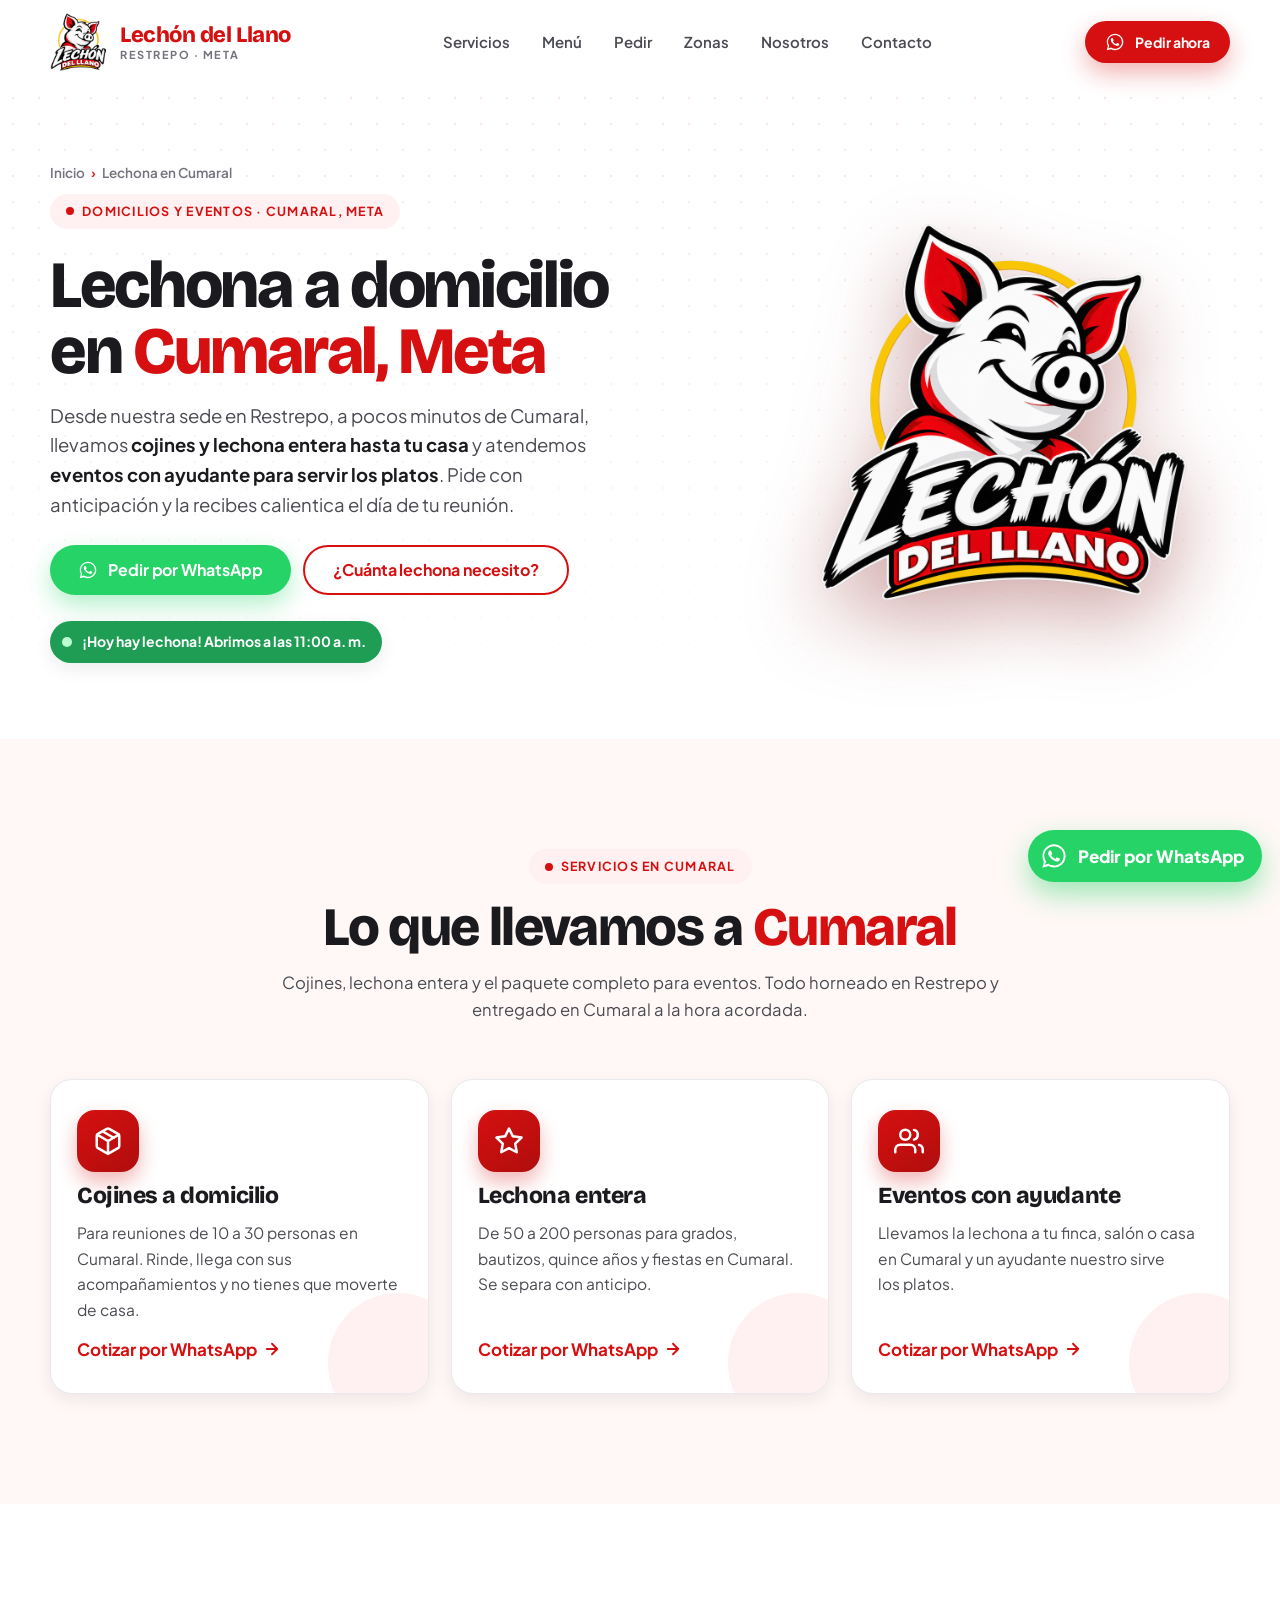
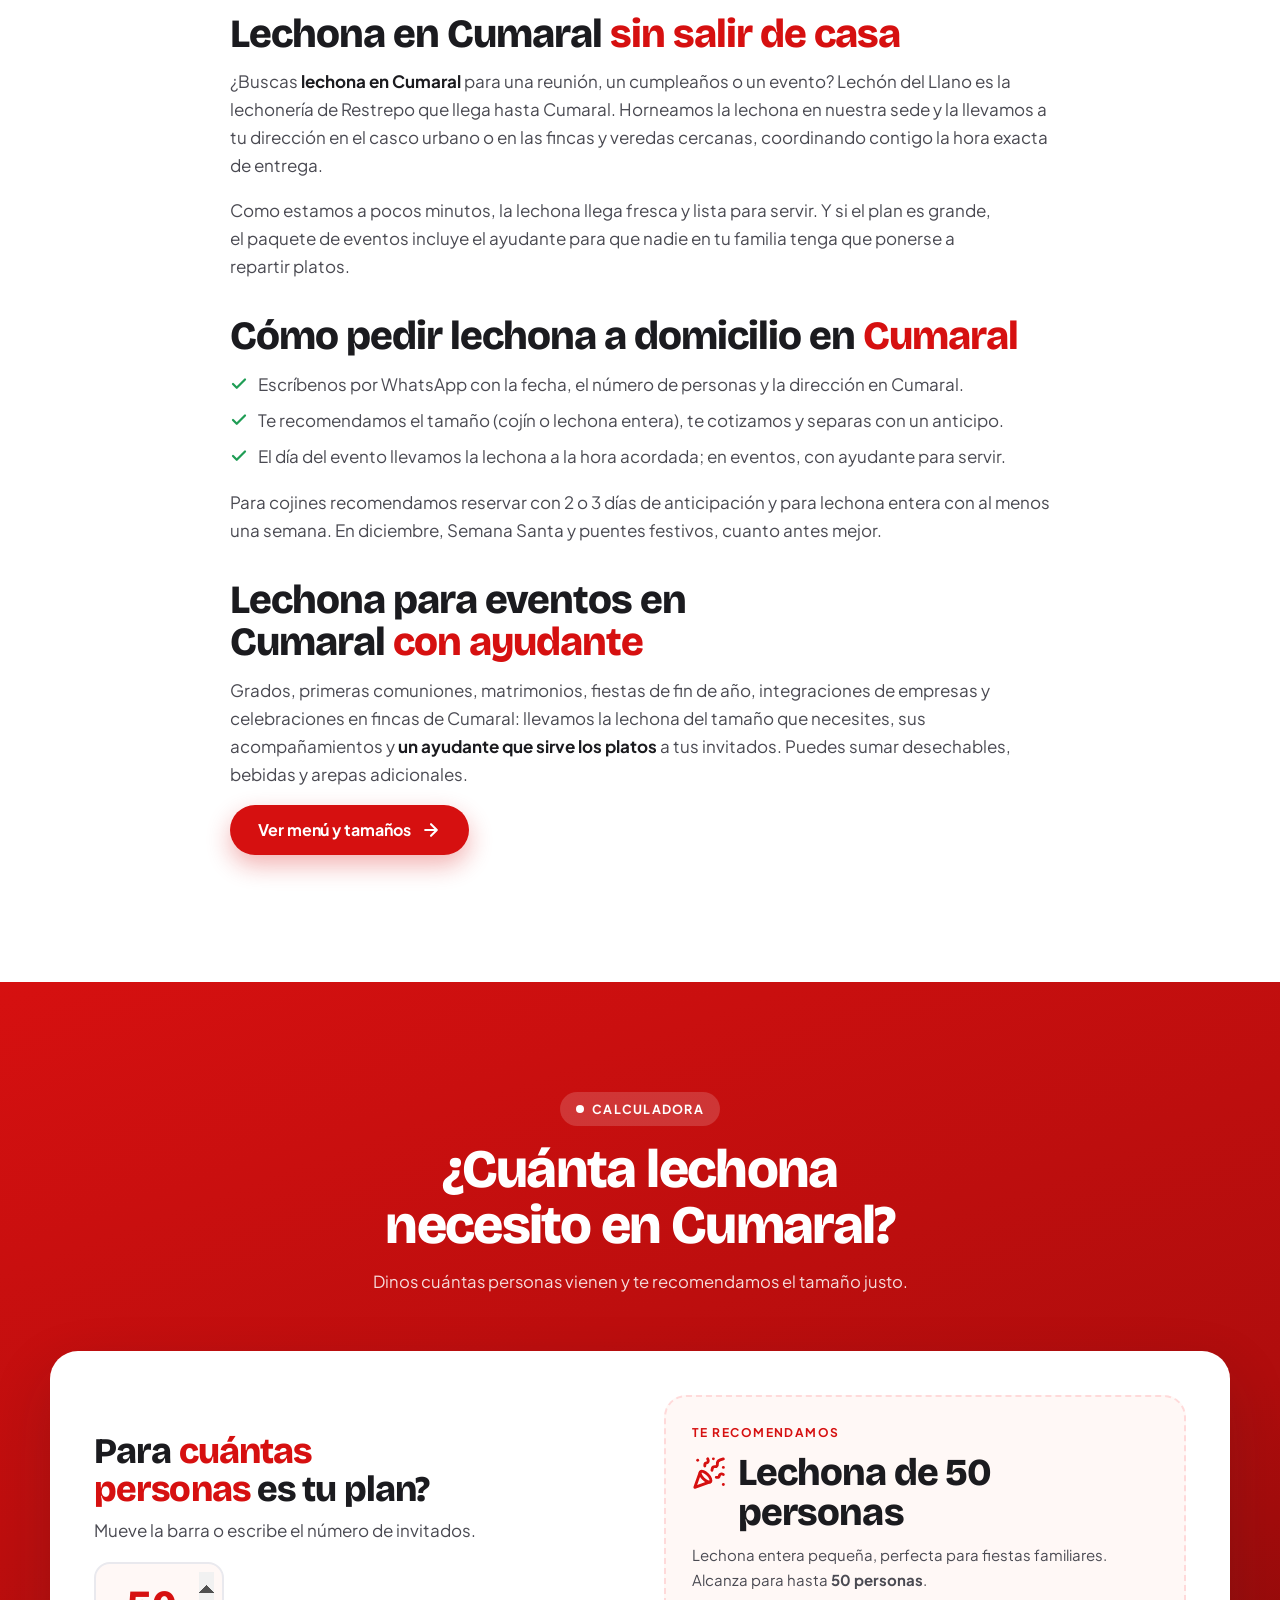
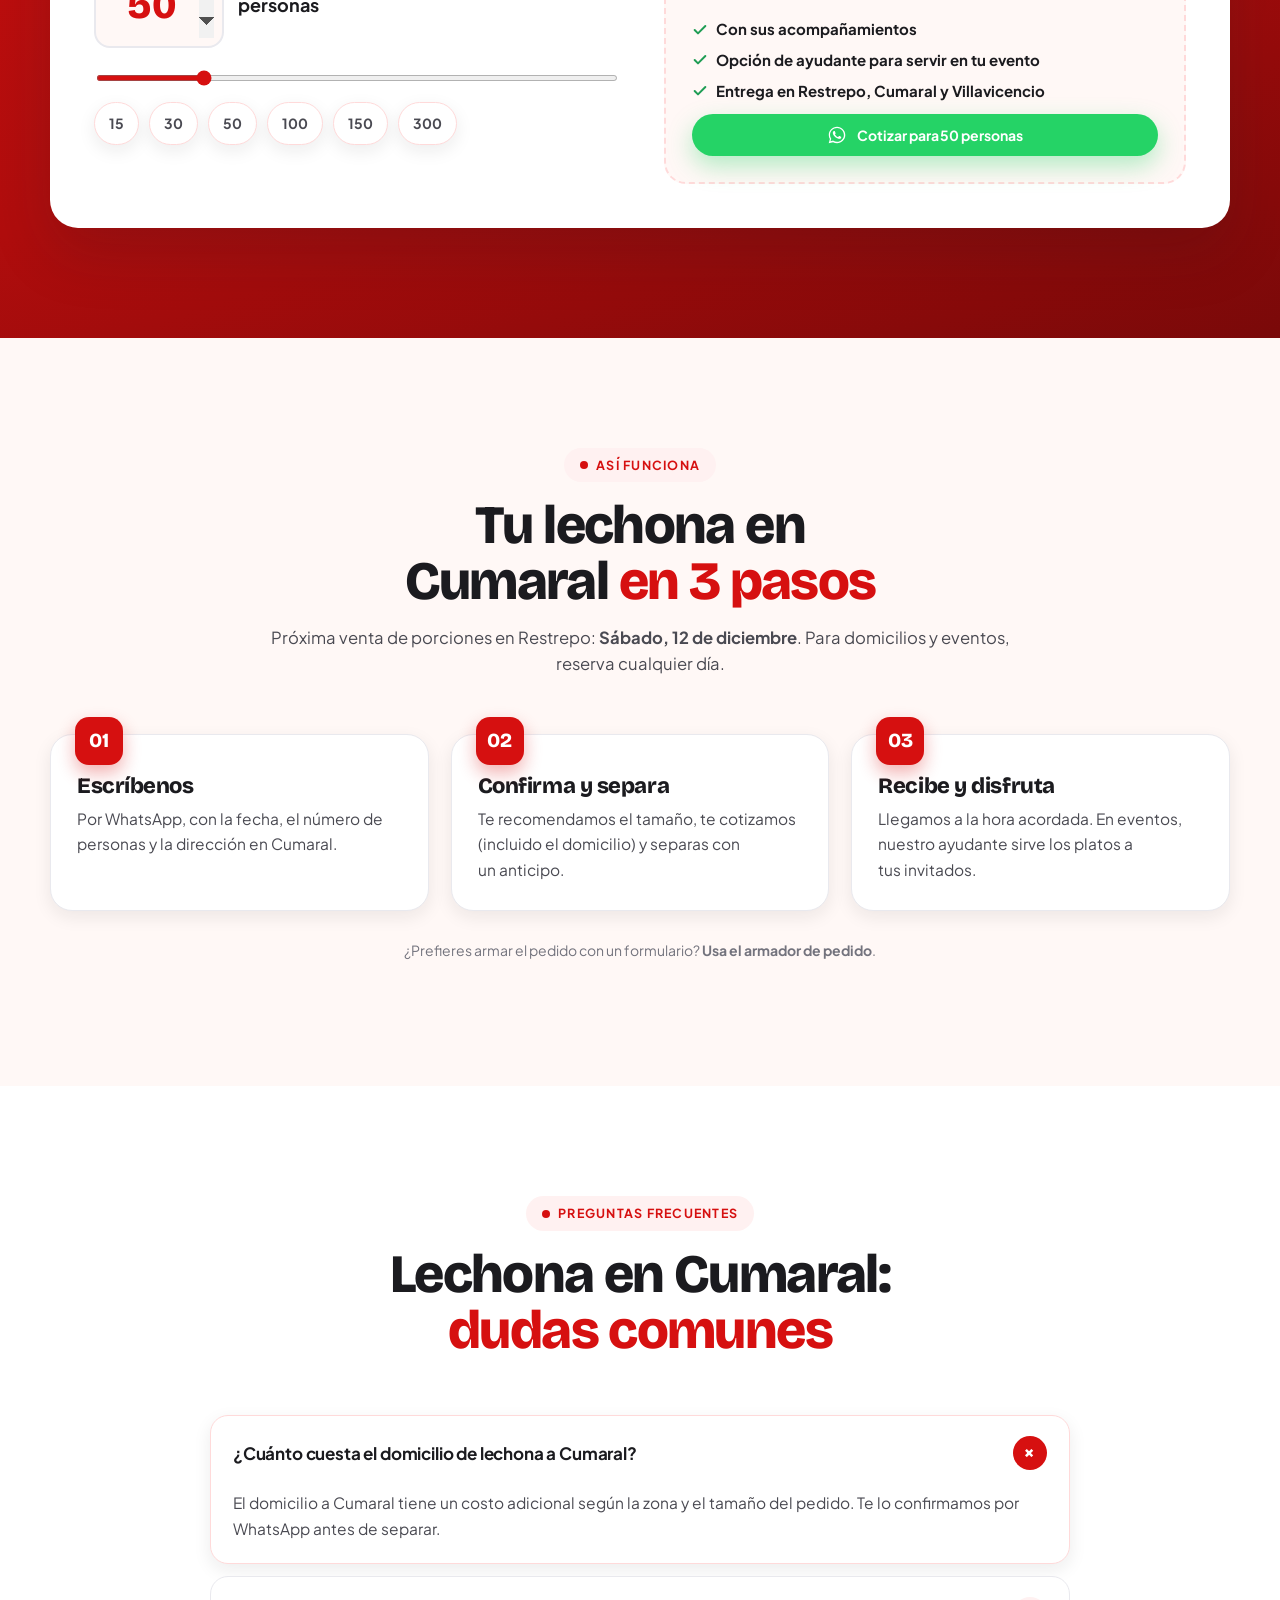
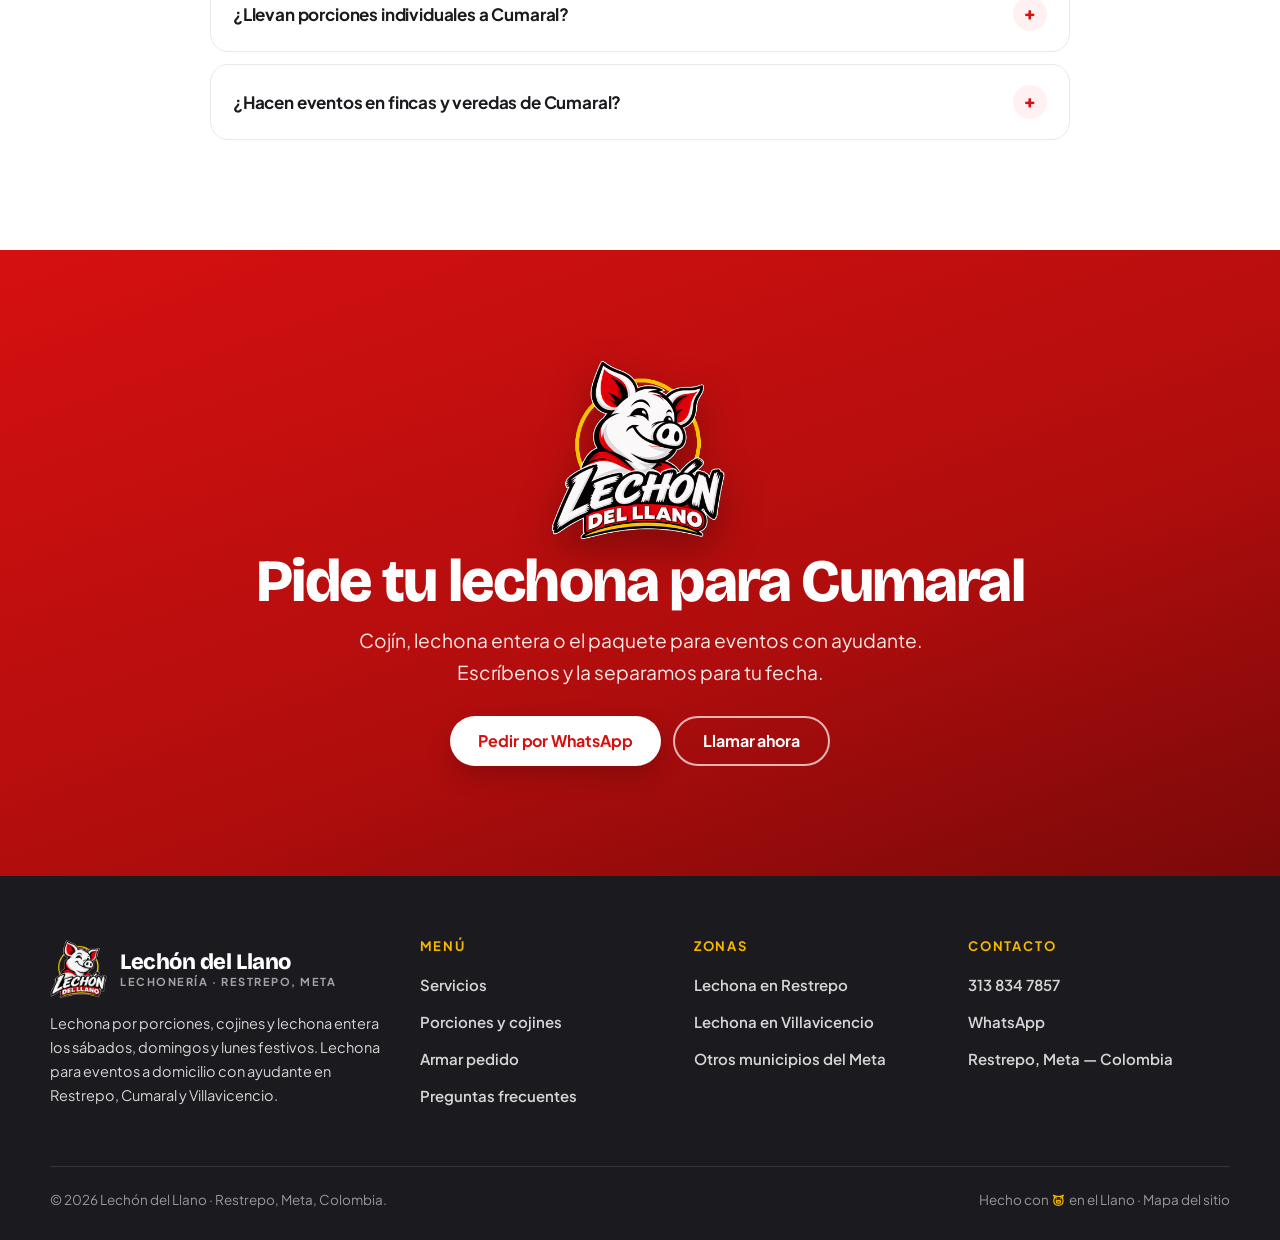
==== commit 1a311fc9: "Pantalla de carga animada con entrada del hero Overlay de marca con mascota, anillos, frases rotativ" ====
--- a/lechona-en-cumaral.html
+++ b/lechona-en-cumaral.html
@@ -143,8 +143,21 @@
   ]
 }
   </script>
+  <script>try{document.documentElement.classList.add(sessionStorage.getItem("ldl-cargado")?"sin-loader":"is-loading")}catch(e){document.documentElement.classList.add("is-loading")}</script>
 </head>
 <body>
+  <!-- Pantalla de carga (se muestra una vez por sesión; ver initLoader en main.js) -->
+  <div class="loader" id="loader" role="status" aria-live="polite" aria-label="Cargando Lechón del Llano">
+    <div class="loader__inner">
+      <div class="loader__figure">
+        <span class="loader__ring" aria-hidden="true"></span>
+        <span class="loader__ring loader__ring--2" aria-hidden="true"></span>
+        <img class="loader__logo" src="static/img/logo-sm.png" width="150" height="150" alt="">
+      </div>
+      <p class="loader__text"><span data-loader-text>Prendiendo el horno…</span></p>
+      <div class="loader__bar" aria-hidden="true"><span data-loader-bar></span></div>
+    </div>
+  </div>
   <!-- Sprite de iconos SVG (trazos estilo Lucide/Tabler). Uso: <svg><use href="#i-nombre"></use></svg> -->
   <svg xmlns="http://www.w3.org/2000/svg" style="display:none" aria-hidden="true" focusable="false">
     <symbol id="i-cerdo" viewBox="0 0 24 24" fill="none" stroke="currentColor" stroke-width="2" stroke-linecap="round" stroke-linejoin="round"><path d="M6.2 7.6 4 3.6l5.1 1.7"/><path d="M17.8 7.6 20 3.6l-5.1 1.7"/><path d="M12 5.5c-4.4 0-7.5 3-7.5 7.2S7.6 20 12 20s7.5-3.1 7.5-7.3S16.4 5.5 12 5.5Z"/><rect x="8.5" y="12" width="7" height="4.4" rx="2.2"/><path d="M10.8 14.2h.01M13.2 14.2h.01"/><path d="M8.8 9.3h.01M15.2 9.3h.01"/></symbol>
--- a/static/css/styles.css
+++ b/static/css/styles.css
@@ -499,6 +499,39 @@
 .prose li { display: flex; gap: 10px; }
 .prose li::before { content: ""; width: 18px; height: 18px; flex: none; margin-top: 0.3em; background: var(--verde); -webkit-mask: var(--icon-check) center / contain no-repeat; mask: var(--icon-check) center / contain no-repeat; }
 
+/* ---------- Pantalla de carga ---------- */
+html.sin-loader .loader { display: none; }
+html.is-loading { overflow: hidden; }
+.loader {
+  position: fixed; inset: 0; z-index: 1000; display: grid; place-items: center; color: var(--blanco);
+  background: radial-gradient(circle at 30% 20%, var(--rojo) 0%, var(--rojo-700) 55%, var(--rojo-900) 100%);
+  transition: opacity 0.6s var(--ease), visibility 0.6s;
+  animation: loader-autohide 0s 7s forwards; /* respaldo: nunca se queda pegada */
+}
+.loader::before { content: ""; position: absolute; inset: 0; background-image: radial-gradient(rgba(255, 255, 255, 0.14) 1.4px, transparent 1.6px); background-size: 26px 26px; }
+.loader.is-done { opacity: 0; visibility: hidden; pointer-events: none; }
+@keyframes loader-autohide { to { opacity: 0; visibility: hidden; pointer-events: none; } }
+.loader__inner { position: relative; display: grid; place-items: center; gap: 16px; text-align: center; padding: 20px; }
+.loader__figure { position: relative; width: 150px; height: 150px; display: grid; place-items: center; margin: 30px 0 26px; }
+.loader__ring { position: absolute; inset: -26px; border-radius: 50%; border: 3px dashed rgba(255, 255, 255, 0.55); animation: spin 14s linear infinite; }
+.loader__ring--2 { inset: -48px; border-style: dotted; border-color: rgba(245, 183, 0, 0.7); animation: spin 22s linear infinite reverse; }
+.loader__logo { width: 150px; height: 150px; filter: drop-shadow(0 18px 24px rgba(0, 0, 0, 0.35)); animation: loader-bounce 1.1s cubic-bezier(0.34, 1.56, 0.64, 1) infinite; }
+@keyframes loader-bounce { 0%, 100% { transform: translateY(0) scale(1); } 50% { transform: translateY(-18px) scale(1.04) rotate(2deg); } }
+.loader__text { margin: 0; font-weight: 800; font-size: 17px; letter-spacing: 0.02em; min-height: 1.6em; }
+.loader__text span { display: inline-block; animation: fadeUp 0.4s var(--ease); }
+.loader__bar { width: min(260px, 70vw); height: 8px; border-radius: 99px; background: rgba(255, 255, 255, 0.22); overflow: hidden; }
+.loader__bar span { display: block; height: 100%; width: 0; border-radius: inherit; background: linear-gradient(90deg, var(--dorado), #fff); box-shadow: 0 0 12px rgba(245, 183, 0, 0.6); transition: width 0.45s var(--ease); }
+
+/* Entrada del hero cuando termina la carga */
+.hero--enter .hero__text > * { animation: fadeUp 0.7s var(--ease) both; }
+.hero--enter .hero__text > :nth-child(2) { animation-delay: 0.08s; }
+.hero--enter .hero__text > :nth-child(3) { animation-delay: 0.16s; }
+.hero--enter .hero__text > :nth-child(4) { animation-delay: 0.24s; }
+.hero--enter .hero__text > :nth-child(5) { animation-delay: 0.32s; }
+.hero--enter .hero__text > :nth-child(6) { animation-delay: 0.4s; }
+.hero--enter .hero__visual { animation: loader-pop 0.9s var(--ease) 0.1s both; }
+@keyframes loader-pop { from { opacity: 0; transform: scale(0.85) translateY(24px); } to { opacity: 1; transform: none; } }
+
 /* ---------- Reveal on scroll ---------- */
 .reveal { opacity: 0; transform: translateY(28px); transition: opacity 0.8s var(--ease), transform 0.8s var(--ease); }
 .reveal.is-visible { opacity: 1; transform: none; }
